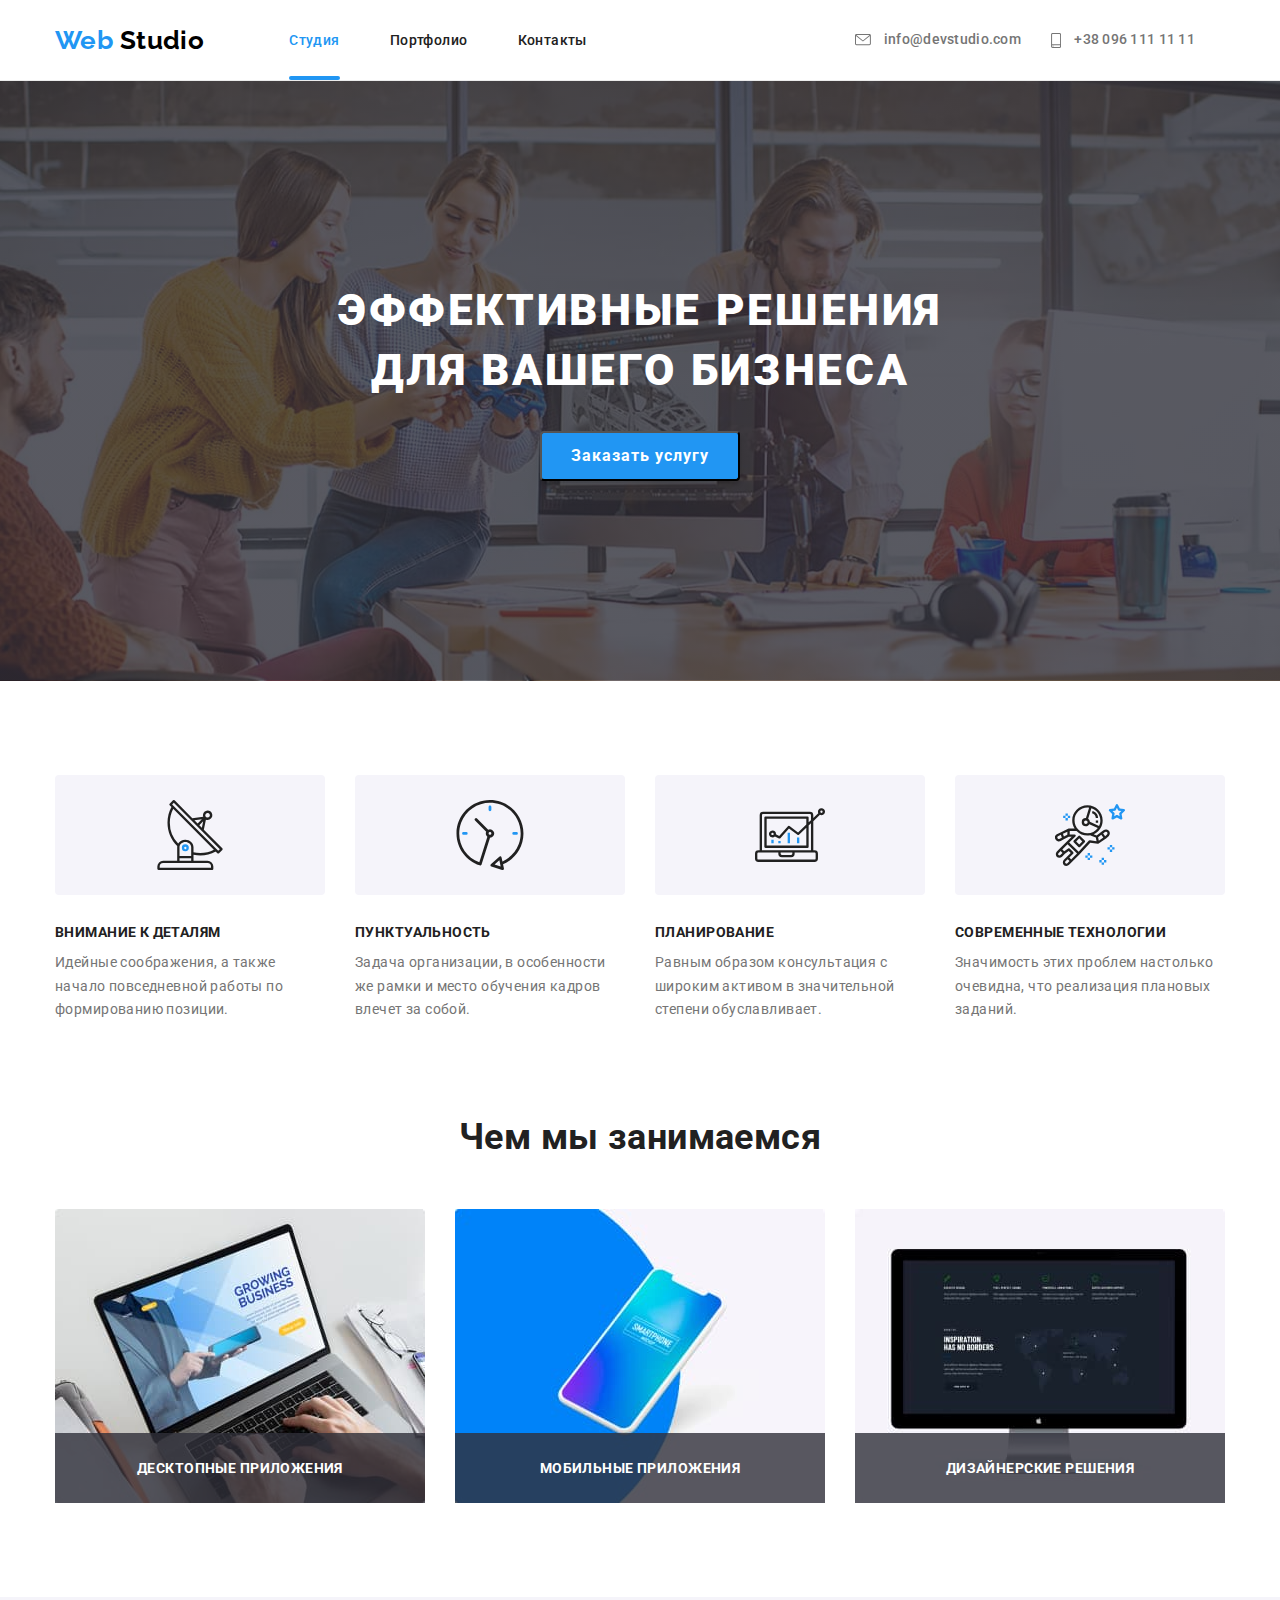
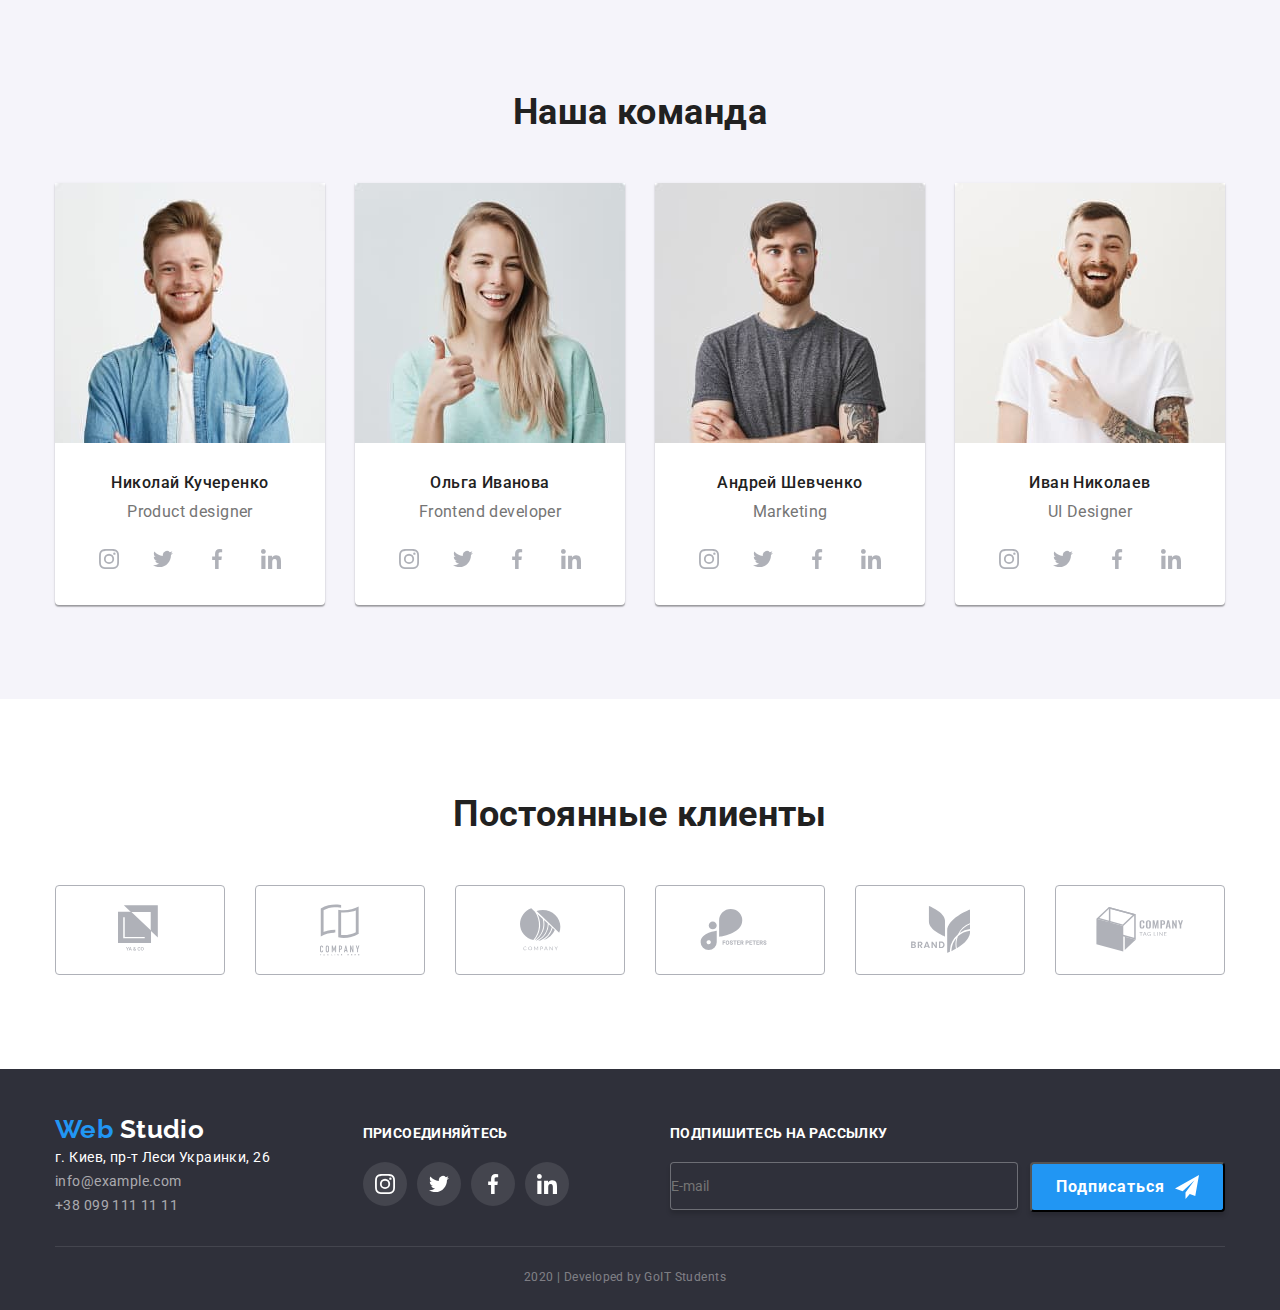
==== index.html @ a218b90e "clone" ====
<!DOCTYPE html>
<html lang="ru">
  <head>
    <meta charset="UTF-8" />
    <meta name="viewport" content="width=device-width, initial-scale=1.0" />
    <title>Web studio</title>
    <link
      rel="stylesheet"
      href="https://fonts.googleapis.com/css2?family=Raleway:wght@700&family=Roboto:wght@400;500;700;900&display=swap"
    />
    <link rel="stylesheet" href="./css/normalize.css" />
    <link rel="stylesheet" href="./css/styles.css" />
  </head>
  <body>
    <header class="site-header">
      <nav class="container site-header-content">
        <a class="logo top-icon" href="./index.html"
          >Web <span class="logo-header">Studio</span></a
        >
        <ul class="list site-nav">
          <li class="site-nav-item">
            <a href="./index.html" class="link current">Студия</a>
          </li>
          <li class="site-nav-item">
            <a href="./portfolio.html" class="link">Портфолио</a>
          </li>
          <li class="site-nav-item"><a href="" class="link">Контакты</a></li>
        </ul>
        <ul class="list contact-nav">
          <li class="site-nav-contact-item">
            <a class="link" href="mailto:info@devstudio.com">
              <svg class="icon-header" width="16" height="12">
                <use href="./img/sprite.svg#envelope"></use>
              </svg>
              info@devstudio.com</a
            >
          </li>
          <li class="site-nav-contact-item">
            <a class="link" href="tel:380961111111">
              <svg class="icon-header" width="10" height="15">
                <use href="./img/sprite.svg#phone"></use>
              </svg>
              +38 096 111 11 11</a
            >
          </li>
        </ul>
      </nav>
    </header>
    <main>
      <!--Заказ услуг-->
      <section class="header">
        <h1 class="header-title">
          Эффективные решения <br />
          для вашего бизнеса
        </h1>
        <div>
          <button class="button" type="button">Заказать услугу</button>
        </div>
      </section>
      <!--Функции-->
      <section class="section description">
        <div class="container">
          <h2 class="function">Функции</h2>
          <ul class="features">
            <li class="features-list icon-antenna">
              <div class="features-logo">
                <svg class="features-icon">
                  <use href="./img/sprite.svg#antenna"></use>
                </svg>
              </div>
              <h3 class="title">Внимание к деталям</h3>
              <p class="features-item">
                Идейные соображения, а также начало повседневной работы по
                формированию позиции.
              </p>
            </li>
            <li class="features-list icon-clock">
              <div class="features-logo">
                <svg class="features-icon">
                  <use href="./img/sprite.svg#clock"></use>
                </svg>
              </div>
              <h3 class="title">Пунктуальность</h3>
              <p class="features-item">
                Задача организации, в особенности же рамки и место обучения
                кадров влечет за собой.
              </p>
            </li>
            <li class="features-list icon-diagram">
              <div class="features-logo">
                <svg class="features-icon">
                  <use href="./img/sprite.svg#diagram"></use>
                </svg>
              </div>
              <h3 class="title">Планирование</h3>
              <p class="features-item">
                Равным образом консультация с широким активом в значительной
                степени обуславливает.
              </p>
            </li>
            <li class="features-list icon-astronaut">
              <div class="features-logo">
                <svg class="features-icon">
                  <use href="./img/sprite.svg#astronaut"></use>
                </svg>
              </div>
              <h3 class="title">Современные технологии</h3>
              <p class="features-item">
                Значимость этих проблем настолько очевидна, что реализация
                плановых заданий.
              </p>
            </li>
          </ul>
        </div>
      </section>
      <!--Чем мы занимаемся-->
      <section class="section">
        <div class="container">
          <h2 class="section-title">Чем мы занимаемся</h2>
          <ul class="our-work">
            <li class="works-list">
              <a href="">
                <div class="work-thumb">
                  <img src="./img/box1.jpg" alt="ноутбук" width="370" />
                  <h3 class="subtitle">Десктопные приложения</h3>
                </div></a
              >
            </li>
            <li class="works-list">
              <a href="">
                <div class="work-thumb">
                  <img src="./img/box2.jpg" alt="смарфон" width="370" />
                  <h3 class="subtitle">Мобильные приложения</h3>
                </div></a
              >
            </li>
            <li class="works-list">
              <a href="">
                <div class="work-thumb">
                  <img src="./img/box3.jpg" alt="монитор" width="370" />
                  <h3 class="subtitle">Дизайнерские решения</h3>
                </div>
              </a>
            </li>
          </ul>
        </div>
      </section>
      <!--Наша команда-->
      <section class="section team">
        <div class="container">
          <h2 class="section-title">Наша команда</h2>
          <ul class="our-team">
            <li class="team-member">
              <div class="team-card">
                <img src="./img/img1.jpg" alt="Николай Кучеренко" width="270" />
                <div class="team-info">
                  <h3 class="team-list">Николай Кучеренко</h3>
                  <p class="profession">Product designer</p>
                  <ul class="social-link">
                    <li class="social-list-item">
                      <a class="social-anchor" href="">
                        <svg class="icon">
                          <use href="./img/sprite.svg#instagram"></use>
                        </svg>
                      </a>
                    </li>
                    <li class="social-list-item">
                      <a class="social-anchor" href="">
                        <svg class="icon">
                          <use href="./img/sprite.svg#twitter"></use>
                        </svg>
                      </a>
                    </li>
                    <li class="social-list-item">
                      <a class="social-anchor" href="">
                        <svg class="icon">
                          <use href="./img/sprite.svg#facebook"></use>
                        </svg>
                      </a>
                    </li>
                    <li class="social-list-item">
                      <a class="social-anchor" href=""
                        ><svg class="icon">
                          <use href="./img/sprite.svg#linkedin"></use>
                        </svg>
                      </a>
                    </li>
                  </ul>
                </div>
              </div>
            </li>
            <li class="team-member">
              <div class="team-card">
                <img src="./img/img2.jpg" alt="Ольга Иванова" width="270" />
                <div class="team-info">
                  <h3 class="team-list">Ольга Иванова</h3>
                  <p class="profession">Frontend developer</p>
                  <ul class="social-link">
                    <li class="social-list-item">
                      <a class="social-anchor" href="">
                        <svg class="icon">
                          <use href="./img/sprite.svg#instagram"></use>
                        </svg>
                      </a>
                    </li>
                    <li class="social-list-item">
                      <a class="social-anchor" href="">
                        <svg class="icon">
                          <use href="./img/sprite.svg#twitter"></use>
                        </svg>
                      </a>
                    </li>
                    <li class="social-list-item">
                      <a class="social-anchor" href="">
                        <svg class="icon">
                          <use href="./img/sprite.svg#facebook"></use>
                        </svg>
                      </a>
                    </li>
                    <li class="social-list-item">
                      <a class="social-anchor" href=""
                        ><svg class="icon">
                          <use href="./img/sprite.svg#linkedin"></use>
                        </svg>
                      </a>
                    </li>
                  </ul>
                </div>
              </div>
            </li>
            <li class="team-member">
              <div class="team-card">
                <img src="./img/img3.jpg" alt="Андрей Шевченко" width="270" />
                <div class="team-info">
                  <h3 class="team-list">Андрей Шевченко</h3>
                  <p class="profession">Marketing</p>
                  <ul class="social-link">
                    <li class="social-list-item">
                      <a class="social-anchor" href="">
                        <svg class="icon">
                          <use href="./img/sprite.svg#instagram"></use>
                        </svg>
                      </a>
                    </li>
                    <li class="social-list-item">
                      <a class="social-anchor" href="">
                        <svg class="icon">
                          <use href="./img/sprite.svg#twitter"></use>
                        </svg>
                      </a>
                    </li>
                    <li class="social-list-item">
                      <a class="social-anchor" href="">
                        <svg class="icon">
                          <use href="./img/sprite.svg#facebook"></use>
                        </svg>
                      </a>
                    </li>
                    <li class="social-list-item">
                      <a class="social-anchor" href=""
                        ><svg class="icon">
                          <use href="./img/sprite.svg#linkedin"></use>
                        </svg>
                      </a>
                    </li>
                  </ul>
                </div>
              </div>
            </li>
            <li class="team-member">
              <div class="team-card">
                <img src="./img/img4.jpg" alt="Иван Николаев" />
                <div class="team-info">
                  <h3 class="team-list">Иван Николаев</h3>
                  <p class="profession">UI Designer</p>
                  <ul class="social-link">
                    <li class="social-list-item">
                      <a class="social-anchor" href="">
                        <svg class="icon">
                          <use href="./img/sprite.svg#instagram"></use>
                        </svg>
                      </a>
                    </li>
                    <li class="social-list-item">
                      <a class="social-anchor" href="">
                        <svg class="icon">
                          <use href="./img/sprite.svg#twitter"></use>
                        </svg>
                      </a>
                    </li>
                    <li class="social-list-item">
                      <a class="social-anchor" href="">
                        <svg class="icon">
                          <use href="./img/sprite.svg#facebook"></use>
                        </svg>
                      </a>
                    </li>
                    <li class="social-list-item">
                      <a class="social-anchor" href=""
                        ><svg class="icon">
                          <use href="./img/sprite.svg#linkedin"></use>
                        </svg>
                      </a>
                    </li>
                  </ul>
                </div>
              </div>
            </li>
          </ul>
        </div>
      </section>
      <!--Постоянные клиенты-->
      <section class="section our-clients">
        <div class="container">
          <h2 class="section-title">Постоянные клиенты</h2>
          <ul class="clients">
            <li class="clients-list">
              <a class="company-list" href="">
                <svg class="company-icon" width="44" height="49">
                  <use href="./img/sprite.svg#logo1"></use>
                </svg>
              </a>
            </li>
            <li class="clients-list">
              <a class="company-list" href="">
                <svg class="company-icon" width="40" height="52">
                  <use href="./img/sprite.svg#logo2"></use>
                </svg>
              </a>
            </li>
            <li class="clients-list">
              <a class="company-list" href="">
                <svg class="company-icon" width="41" height="43">
                  <use href="./img/sprite.svg#logo3"></use>
                </svg>
              </a>
            </li>
            <li class="clients-list">
              <a class="company-list" href="">
                <svg class="company-icon" width="80" height="42">
                  <use href="./img/sprite.svg#logo4"></use>
                </svg>
              </a>
            </li>
            <li class="clients-list">
              <a class="company-list" href="">
                <svg class="company-icon" width="59" height="47">
                  <use href="./img/sprite.svg#logo5"></use>
                </svg>
              </a>
            </li>
            <li class="clients-list">
              <a class="company-list" href="">
                <svg class="company-icon" width="88" height="45">
                  <use href="./img/sprite.svg#logo6"></use>
                </svg>
              </a>
            </li>
          </ul>
        </div>
      </section>
    </main>
    <footer>
      <div class="container">
        <div class="footer-container">
          <div class="address-container">
            <a class="logo" href="./index.html"
              >Web <span class="logo-footer">Studio</span></a
            >
            <address class="address-list">
              <p>г. Киев, пр-т Леси Украинки, 26</p>
              <a class="contacts" href="mailto:info@example.com"
                >info@example.com</a
              >
              <a class="contacts" href="tel:380991111111"> +38 099 111 11 11</a>
            </address>
          </div>
          <div class="subscribe">
            <p class="footer-item">присоединяйтесь</p>
            <ul class="social-link-footer">
              <li class="footer-social">
                <a class="social-anchor link-footer" href="">
                  <svg class="icon footer-icon">
                    <use href="./img/sprite.svg#instagram"></use>
                  </svg>
                </a>
              </li>
              <li class="footer-social">
                <a class="social-anchor link-footer" href="">
                  <svg class="icon footer-icon">
                    <use href="./img/sprite.svg#twitter"></use>
                  </svg>
                </a>
              </li>
              <li class="footer-social">
                <a class="social-anchor link-footer" href="">
                  <svg class="icon footer-icon">
                    <use href="./img/sprite.svg#facebook"></use>
                  </svg>
                </a>
              </li>
              <li class="footer-social">
                <a class="social-anchor link-footer" href="">
                  <svg class="icon footer-icon">
                    <use href="./img/sprite.svg#linkedin"></use>
                  </svg>
                </a>
              </li>
            </ul>
          </div>
          <div class="subscribe-form">
            <p class="footer-item">Подпишитесь на рассылку</p>
            <form>
              <input
                type="text"
                placeholder="E-mail"
                name="Email"
                id="Email-input"
              />
              <button class="button sub-btn" type="button">
                Подписаться
                <svg class="sub-icon">
                  <use href="./img/sprite.svg#telegram"></use>
                </svg>
              </button>
            </form>
          </div>
        </div>
        <div class="copyright-info">
          <div class="copyright">2020 | Developed by GoIT Students</div>
        </div>
      </div>
    </footer>
  </body>
</html>
---- css/styles.css ----
:root {
  --primary-text-color: #212121;
  --accent-color: #2196f3;
  --effect-color: #ffffff;
  --title-text-color: #757575;
  --timing-function: cubic-bezier(0.4, 0, 0.2, 1);
}
html {
  box-sizing: border-box;
}
* {
  margin: 0;
  padding: 0;
}
*,
*::before,
*::after {
  box-sizing: inherit;
}
body {
  font-family: Roboto, sans-serif;
  font-style: normal;
  font-weight: 400;
  font-size: 14px;
  line-height: 1.71;
  letter-spacing: 0.03em;
  color: var(--primary-text-color);
  /* background-color: #e5e5e5; */
}
a {
  text-decoration: none;
}
ul {
  list-style: none;
}
.container {
  padding-left: 15px;
  padding-right: 15px;
  margin-left: auto;
  margin-right: auto;
  width: 1200px;
}
/* logo */
.logo {
  font-family: Raleway, sans-serif;
  font-weight: 700;
  font-size: 26px;
  line-height: 1.19;
  color: var(--accent-color);
  align-items: center;
}
.logo-header {
  color: #000000;
}
.logo-footer {
  color: var(--effect-color);
}

/* header + navigation */
header {
  background-color: var(--effect-color);
  border-bottom: 1px solid #ececec;
}
.site-nav .link {
  color: var(--primary-text-color);
  font-weight: 500;
  transition: color 250ms var(--timing-function);
}
.site-nav .link.current {
  color: var(--accent-color);
}
.site-nav .link:hover,
.site-nav .link:focus {
  color: var(--accent-color);
}
.contact-nav .link {
  font-family: Roboto, sans-serif;
  font-style: normal;
  font-weight: 500;
  font-size: 14px;
  line-height: 1.14;
  letter-spacing: 0.02em;
  color: var(--title-text-color);
  fill: var(--title-text-color);
  transition: all 250ms var(--timing-function);
}
.contact-nav .link:hover,
.contact-nav .link:focus {
  color: var(--accent-color);
  fill: var(--accent-color);
}
/*  main header */

.header-title {
  font-family: Roboto, sans-serif;
  font-weight: 900;
  font-size: 44px;
  line-height: 1.36;
  text-align: center;
  letter-spacing: 0.06em;
  text-transform: uppercase;
  color: var(--effect-color);
}
.header {
  max-width: 1600px;
  /* height: 600px; что-то одно,или вертикальные паддинги или высота*/
  margin-left: auto;
  margin-right: auto;
  background-image: linear-gradient(
      to right,
      rgba(47, 48, 58, 0.8),
      rgba(47, 48, 58, 0.8)
    ),
    url(../img/Header.jpg);
  background-repeat: no-repeat;
  background-position: center;
  background-size: cover;
  background-color: #000000;
  color: var(--effect-color);
  padding-top: 200px;
  padding-bottom: 200px;
  align-items: center;
}
.button {
  font-family: Roboto, sans-serif;
  font-style: normal;
  font-weight: 700;
  font-size: 16px;
  line-height: 1.87;
  text-align: center;
  letter-spacing: 0.06em;
  background: var(--accent-color);
  color: var(--effect-color);
  box-shadow: 0px 4px 4px rgba(0, 0, 0, 0.15);
  border-radius: 4px;
  height: 50px;
  width: 200px;
  margin-left: auto;
  margin-right: auto;
  align-items: center;
}
.header .button {
  display: block;
}
.icon-header {
  margin-right: 10px;
  vertical-align: middle;
}
/* main section */
.header h1 {
  margin-top: 0;
  margin-bottom: 30px;
}
.description {
  padding-top: 94px;
}
.section-title {
  margin-top: 0;
  margin-bottom: 50px;
}
.section .title {
  margin-top: 30px;
  margin-bottom: 10px;
}

.site-nav,
.contact-nav,
.site-header-content {
  display: flex;
}
.site-header-content {
  align-items: center;
}
.site-nav-item:not(:first-child) {
  margin-left: 50px;
}
.site-nav-item {
  line-height: 80px;
}
.current {
  position: relative;
  display: block;
}
.current::after {
  content: "";
  position: absolute;
  left: 0;
  bottom: 0;
  display: block;
  width: 100%;
  height: 4px;
  border-radius: 2px;
  background-color: var(--accent-color);
}
.site-nav-contact-item {
  margin-right: 30px;
  transition: color 250ms var(--timing-function);
}
.top-icon {
  margin-right: 85px;
}
.list {
  list-style: none;
  margin: 0;
  padding: 0;
}
.contact-nav {
  margin-left: auto;
}
.section {
  padding-bottom: 94px;
}
.features,
.our-work,
.our-team,
.clients {
  display: flex;
}
.features-list:not(:first-child) {
  margin-left: 30px;
}
.features-list {
  width: 270px;
}
/* .features-list::before {
  content: "";
  height: 120px;
  display: block;
  background-size: 70px 70px;
  background-repeat: no-repeat;
  background-position: center;
  background-color: #f5f4fa;
  border-radius: 4px;
}
.icon-antenna::before {
  background-image: url(../img/antenna.svg);
}
.icon-clock::before {
  background-image: url(../img/clock.svg);
}
.icon-diagram::before {
  background-image: url(../img/diagram.svg);
}
.icon-astronaut::before {
  background-image: url(../img/astronaut.svg);
} */
.features-logo {
  display: flex;
  justify-content: center;
  align-items: center;
  background-color: #f5f4fa;
  height: 120px;
  border-radius: 4px;
}
.features-icon {
  width: 70px;
  height: 70px;
}
.works-list:not(:first-child) {
  margin-left: 30px;
}
.works-list {
  width: 370px;
}
.work-thumb {
  position: relative;
}
.our-team {
  text-align: center;
}
.team-member:not(:first-child) {
  margin-left: 30px;
}
.team-member {
  width: 270px;
}
.team-info {
  padding: 30px 32px 24px;
}
.clients-list:not(:first-child) {
  margin-left: 30px;
}
.company-list {
  width: 170px;
  height: 90px;
  border: 1px solid #afb1b8;
  box-sizing: border-box;
  border-radius: 4px;
  display: flex;
  justify-content: center;
  align-items: center;
}
.section-title {
  font-weight: 700;
  font-size: 36px;
  line-height: 1.17;
  text-align: center;
}
.icon {
  width: 20px;
  height: 20px;
}
.social-anchor {
  display: flex;
  align-items: center;
  justify-content: center;
  width: 44px;
  height: 44px;
  border-radius: 50%;
  fill: var(--effect-color);
}
.link-footer:hover,
.link-footer:focus {
  background-color: var(--accent-color);
}
.link-footer {
  background: rgba(255, 255, 255, 0.1);
  border-radius: 50%;
  transition: background-color 250ms var(--timing-function);
}
.social-list-item:not(:first-child) {
  margin-left: 10px;
}

.function {
  visibility: hidden;
  line-height: 0;
}
.features .title {
  font-weight: 700;
  font-size: 14px;
  line-height: 1.14;
  text-transform: uppercase;
}
.features-item {
  line-height: 1.71;
  color: var(--title-text-color);
}
.subtitle {
  font-weight: 700;
  font-size: 14px;
  line-height: 70px;
  text-transform: uppercase;
  background: rgba(47, 48, 58, 0.8);
  color: var(--effect-color);
  text-align: center;
  position: absolute;
  bottom: 0;
  right: 0;
  width: 100%;
}
.team-list {
  font-weight: 500;
  font-size: 16px;
  line-height: 1.19;
}
.team {
  background: #f5f4fa;
}
.team,
.our-clients {
  padding-top: 94px;
}
.profession {
  font-size: 16px;
  line-height: 1.19;
  color: var(--title-text-color);
  margin-bottom: 16px;
  margin-top: 10px;
}
.team-card {
  background-color: #ffffff;
  border-radius: 0px 0px 4px 4px;
  box-shadow: 0px 2px 1px rgba(0, 0, 0, 0.2), 0px 1px 1px rgba(0, 0, 0, 0.14),
    0px 1px 3px rgba(0, 0, 0, 0.12);
}
.social-link a:hover,
.social-link a:focus {
  background-color: var(--accent-color);
  fill: var(--effect-color);
  border-radius: 50%;
}
.social-link a {
  transition: all 250ms var(--timing-function);
  border-radius: 50%;
  fill: #afb1b8;
}
.clients a:hover,
.clients a:focus {
  border: 1px solid var(--accent-color);
  fill: var(--accent-color);
}
.clients a {
  fill: #afb1b8;
  transition: all 250ms var(--timing-function);
}
/* footer */
footer {
  background: #2f303a;
  color: var(--effect-color);
}
.copyright {
  font-size: 12px;
  line-height: 2;
  text-align: center;
  color: rgba(255, 255, 255, 0.4);
  width: 310px;
}
.copyright-info {
  display: flex;
  padding: 18px 415px 21px;
  align-items: center;
  border-top: 1px solid rgba(255, 255, 255, 0.1);
}
.footer-item {
  font-weight: 700;
  line-height: 1.14;
  text-transform: uppercase;
  margin-bottom: 20px;
  display: flex;
}
.contacts {
  color: rgba(255, 255, 255, 0.6);
  transition: color 250ms var(--timing-function);
}
.contacts:hover,
.contacts:focus {
  color: var(--accent-color);
}
address {
  font-style: normal;
}
.footer-container,
.social-link,
.social-link-footer {
  display: flex;
}
.footer-container {
  padding-top: 45px;
  padding-bottom: 28px;
  align-items: baseline;
  justify-content: space-between;
}
.address-container {
  width: calc((100% - 60px) / 4);
}
.address-list {
  flex-direction: column;
  display: flex;
}
.subscribe-form {
  width: calc((100% - 60px) / 2);
}
.subscribe {
  width: calc((100% - 60px) / 4);
}

.footer-social:not(:first-child) {
  margin-left: 10px;
}

/* portfolio */
/* buttons */
.btn {
  background: #f5f4fa;
  border-radius: 4px;
  font-family: Roboto;
  font-style: normal;
  font-weight: 500;
  font-size: 16px;
  line-height: 1.62;
  text-align: center;
  letter-spacing: 0.03em;
  color: var(--primary-text-color);
  height: 38px;
  padding: 6px 22px;
  border: 0px;
  transition: all 250ms var(--timing-function);
}
.btn:hover,
.btn:focus {
  background: var(--accent-color);
  color: var(--effect-color);
  box-shadow: 0px 2px 2px rgba(0, 0, 0, 0.12), 0px 1px 2px rgba(0, 0, 0, 0.08),
    0px 3px 1px rgba(0, 0, 0, 0.1);
}
/* projects */
.projects-title {
  visibility: hidden;
  line-height: 0;
  margin: 0;
}
.project-item {
  font-size: 18px;
  line-height: 2;
  letter-spacing: 0.06em;
  color: var(--primary-text-color);
}
.project-type {
  font-size: 16px;
  line-height: 1.87;
  color: var(--title-text-color);
}
.projects-scroll {
  display: flex;
  flex-wrap: wrap;
  padding-left: 0;
  margin: 0;
}
.project-list {
  width: calc((100% - 30px * 2) / 3);
  margin-right: 30px;
  border: 1px solid #eeeeee;
  transition: box-shadow 250ms var(--timing-function);
}
.project-list:hover,
.project-list:focus {
  box-shadow: 1px 4px 6px rgba(0, 0, 0, 0.16), 0px 4px 4px rgba(0, 0, 0, 0.06),
    0px 1px 1px rgba(0, 0, 0, 0.12);
}
.project-list:hover .overlay,
.project-list:focus .overlay {
  opacity: 1;
  background: rgba(33, 150, 243, 0.9);
  color: #ffffff;
  height: 100%;
  width: 100%;
  transform: translateY(0);
}
.picture {
  position: relative;
  overflow: hidden;
}
.project-text {
  padding: 63px 24px;
  font-size: 18px;
  line-height: 1.56;
  letter-spacing: 0.03em;
}
.overlay {
  position: absolute;
  opacity: 0;
  top: 0;
  left: 0;
  width: 100%;
  height: 100%;
  transform: translateY(100%);
  transition: transform 250ms var(--timing-function),
    opacity 250ms cubic-bezier(0.4, 0, 0.2, 1);
  background: rgba(33, 150, 243, 0.9);
  color: #ffffff;
}

.project-list:nth-child(3n) {
  margin-right: 0;
}
.project-list:nth-child(n + 4) {
  margin-top: 30px;
}
.projects {
  padding-top: 94px;
  padding-bottom: 94px;
}
.project-discription {
  padding: 20px 24px;
}
.button-list {
  display: flex;
  align-items: center;
  margin-bottom: 50px;
  justify-content: center;
}
.btn:not(:first-child) {
  margin-left: 8px;
}
img {
  display: block;
  max-width: 100%;
  height: auto;
}
.icon {
  width: 20px;
  height: 20px;
}
.social-list-item:not(:first-child) {
  margin-left: 10px;
}
.sub-icon {
  width: 24px;
  height: 24px;
  margin-left: 10px;
}
.sub-btn {
  margin-left: 12px;
  display: flex;
  justify-content: center;
  align-items: center;
}
input[type="text"] {
  width: 358px;
  height: 48px;
  border: 1px solid rgba(255, 255, 255, 0.3);
  box-shadow: 0px 4px 4px rgba(0, 0, 0, 0.15);
  border-radius: 4px;
  background: #2f303a;
}
form {
  display: flex;
}
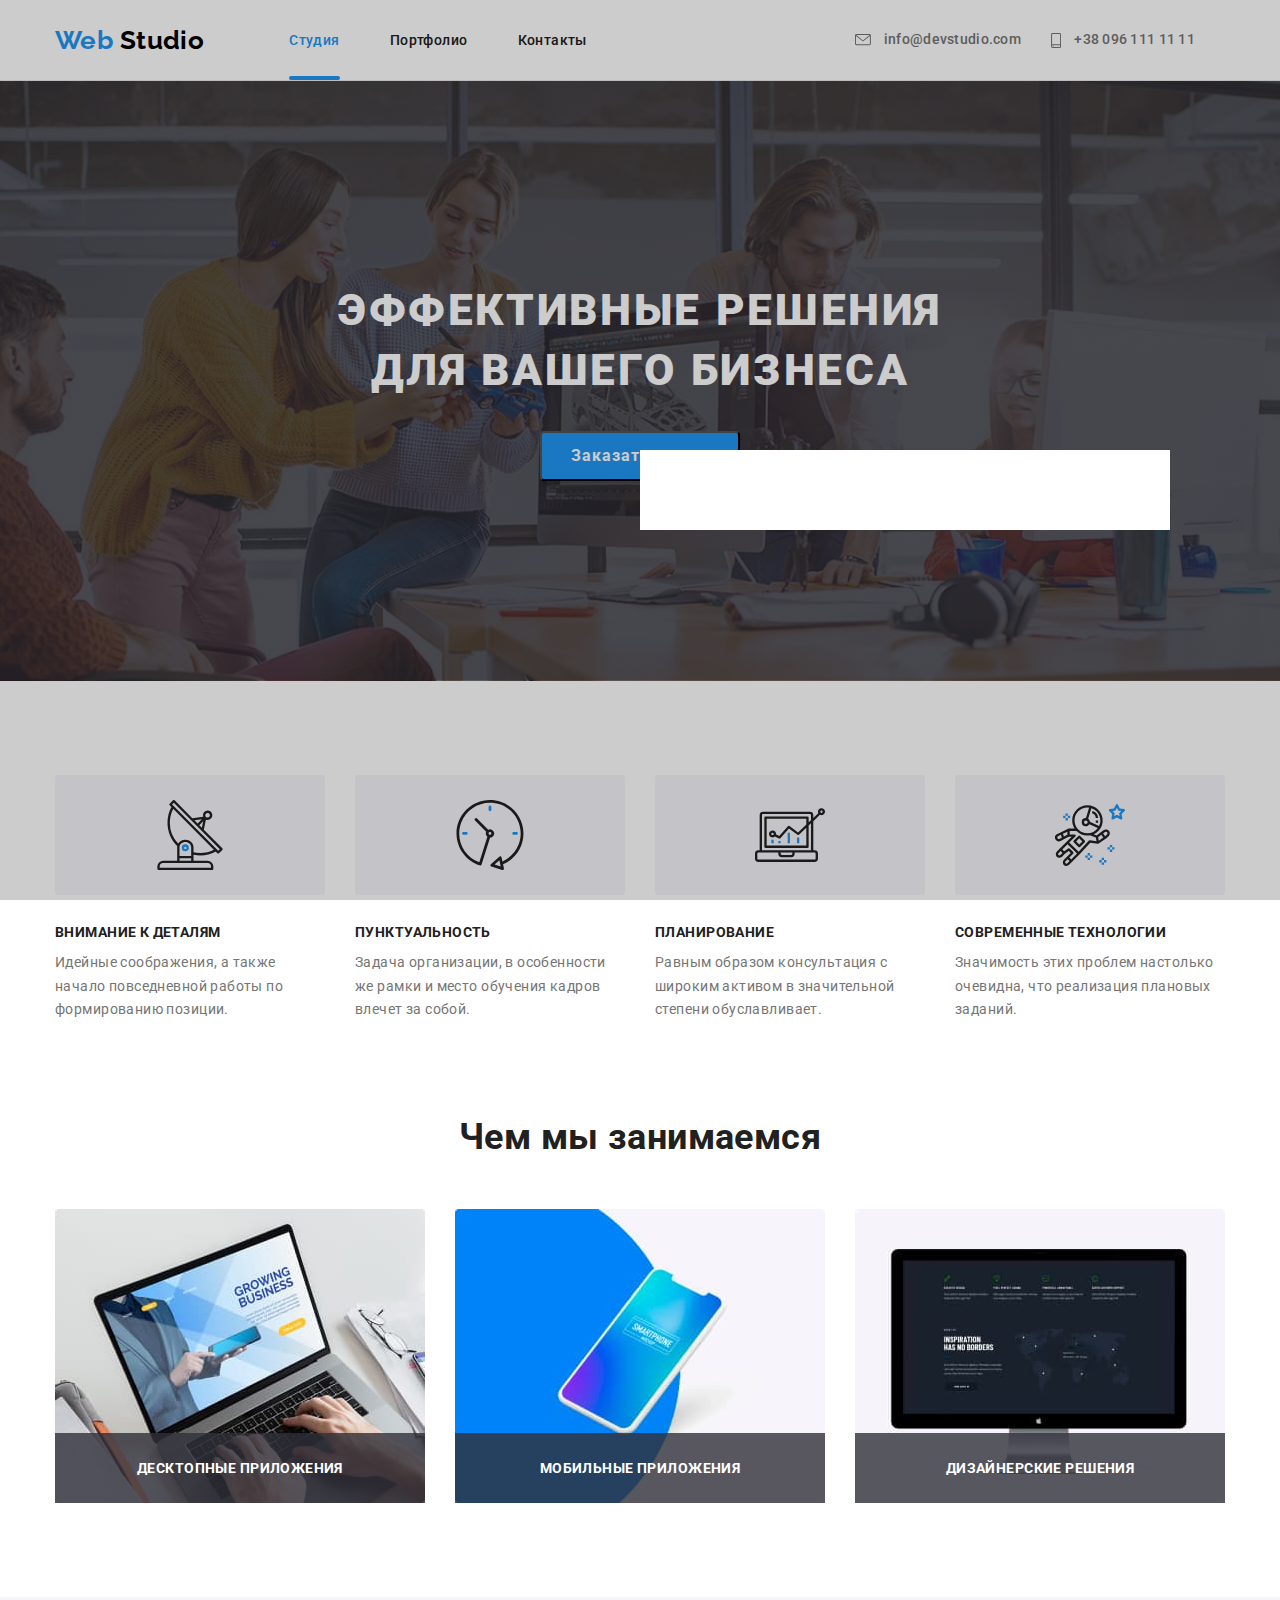
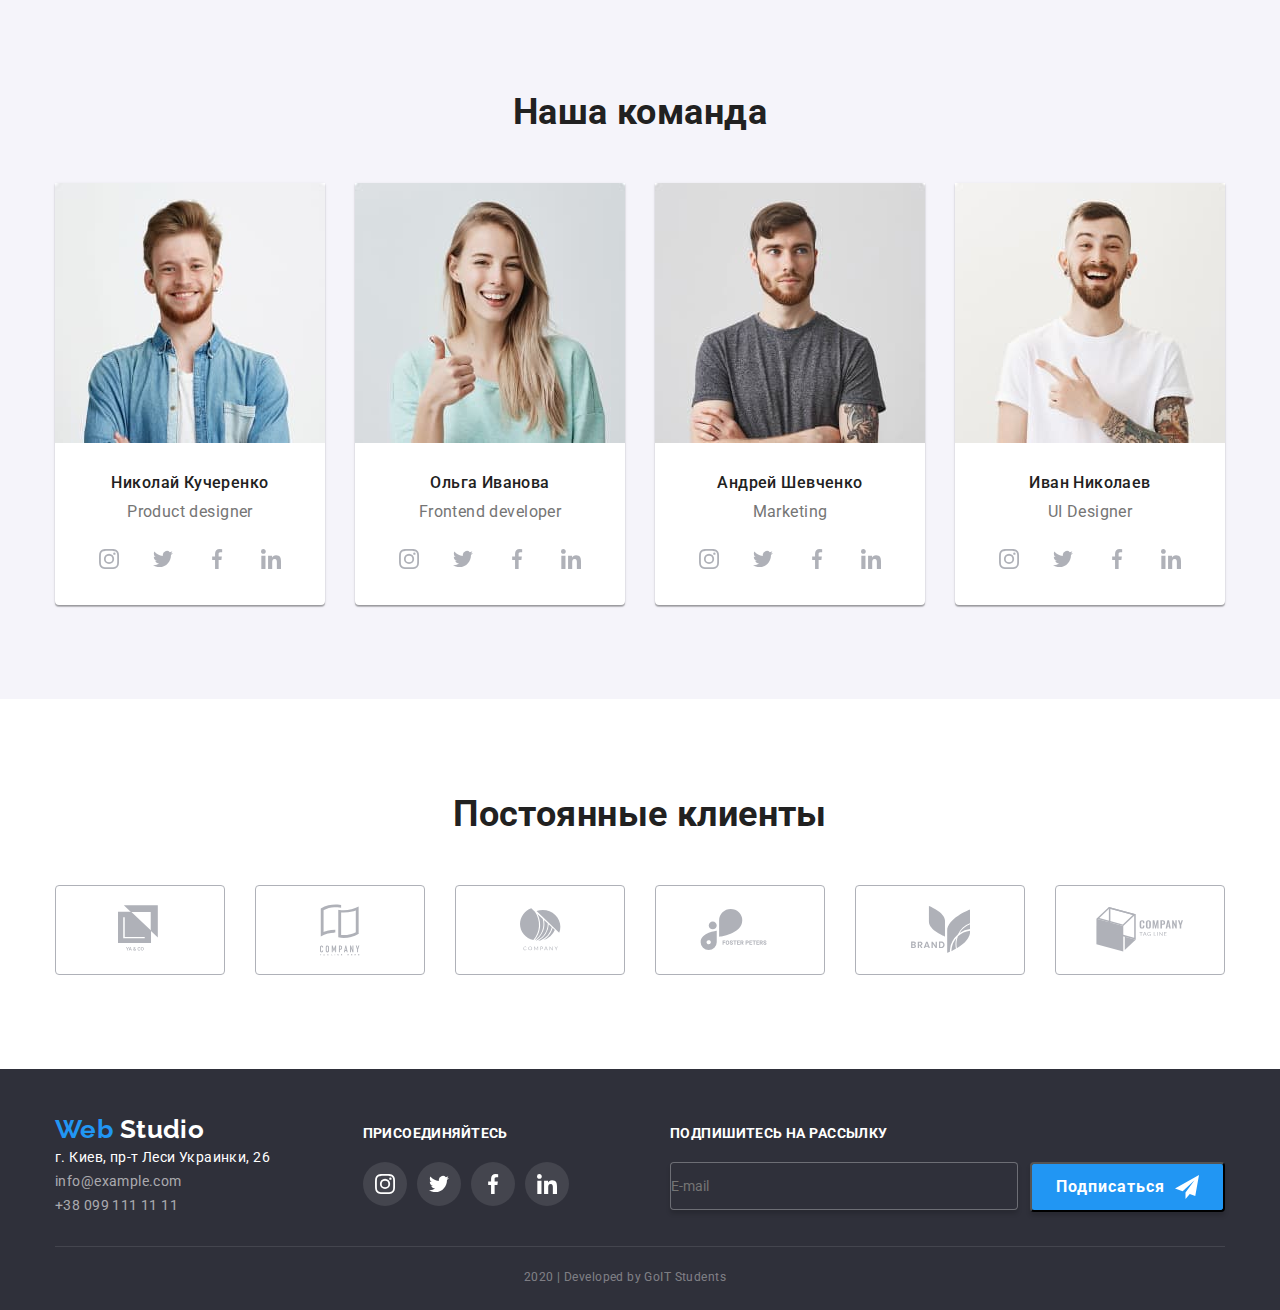
==== commit 5ae59a34: "modal" ====
--- a/index.html
+++ b/index.html
@@ -431,5 +431,8 @@
         </div>
       </div>
     </footer>
+    <div class="backdrop is-hidden">
+      <div class="modal"></div>
+    </div>
   </body>
 </html>
--- a/css/styles.css
+++ b/css/styles.css
@@ -607,3 +607,21 @@
 form {
   display: flex;
 }
+.backdrop {
+  position: fixed;
+  top: 0;
+  left: 0;
+  width: 100%;
+  height: 100%;
+  background-color: rgba(0, 0, 0, 0.2);
+}
+.modal {
+  position: absolute;
+  top: 50%;
+  left: 50%;
+  transform: translate(-50%;-50%);
+  width: 530px;
+  heigth: 580px;
+  padding: 40px;
+  background-color: #ffffff;
+}
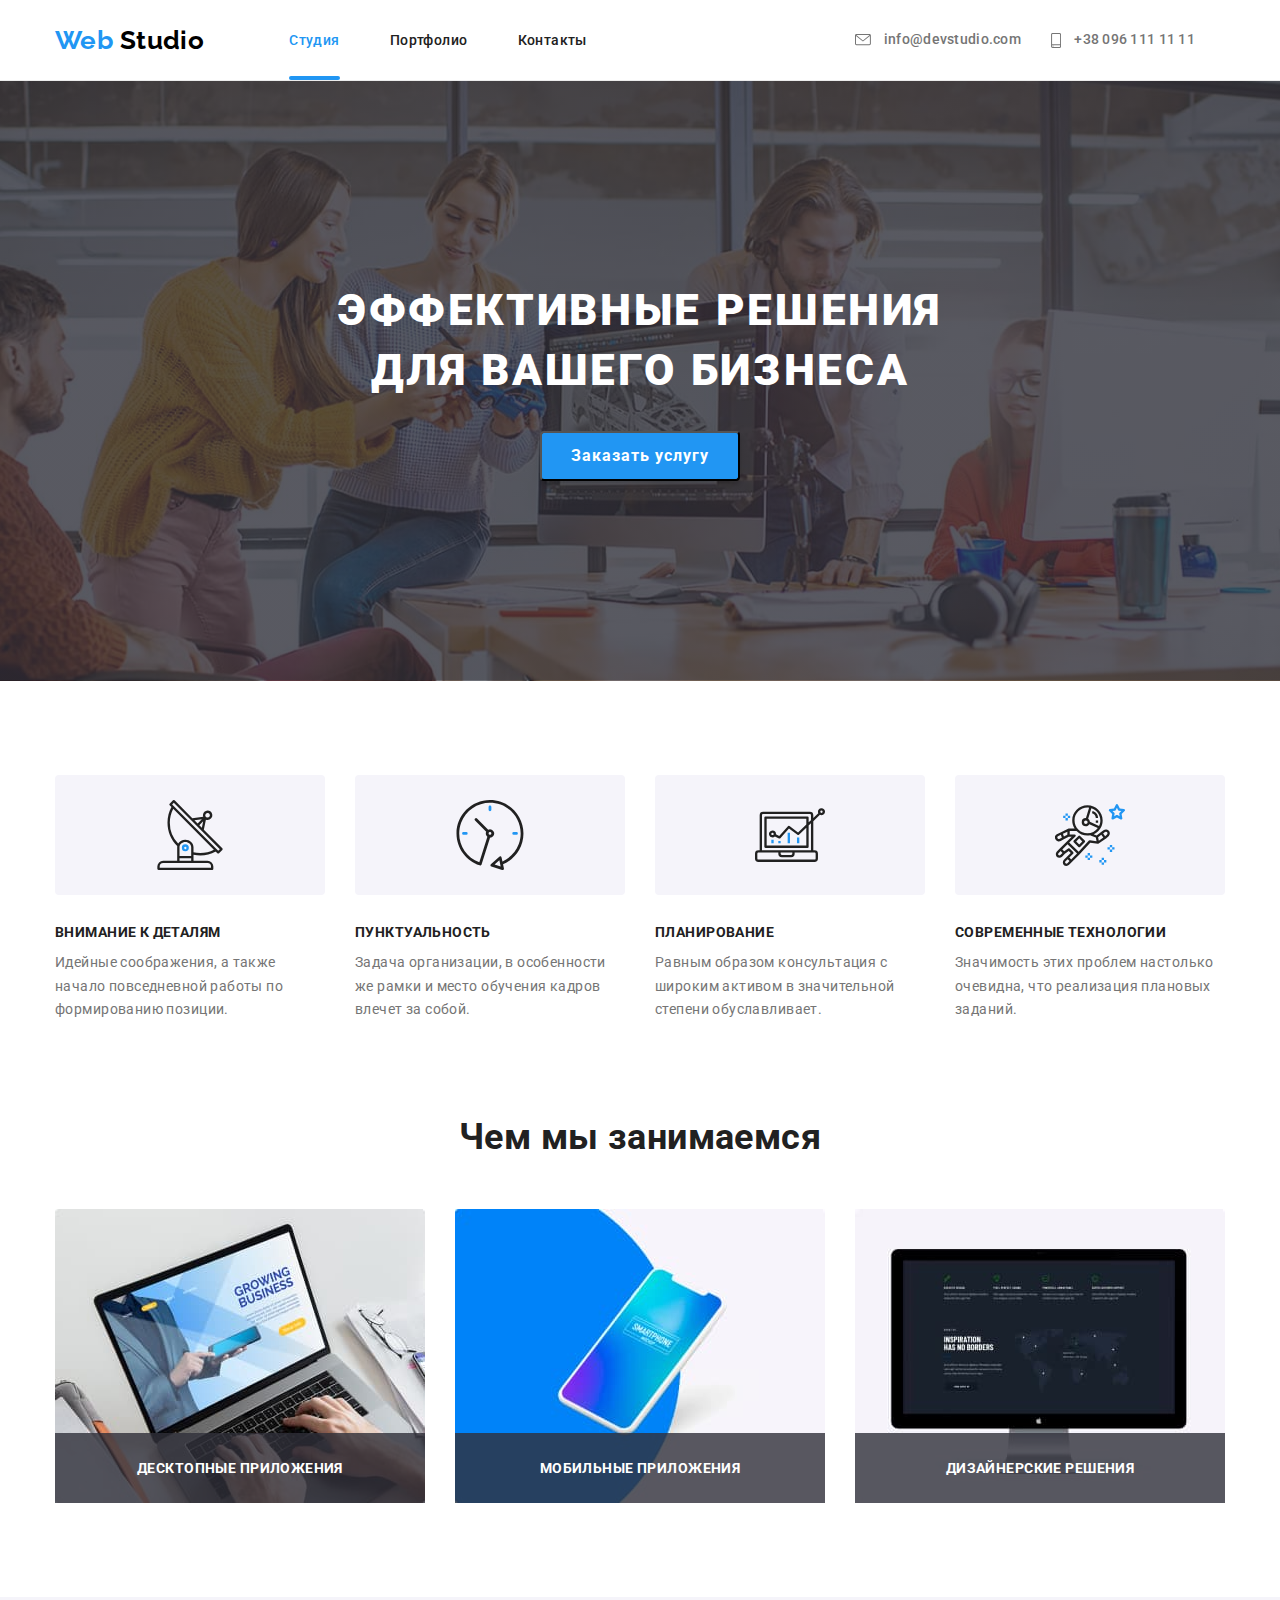
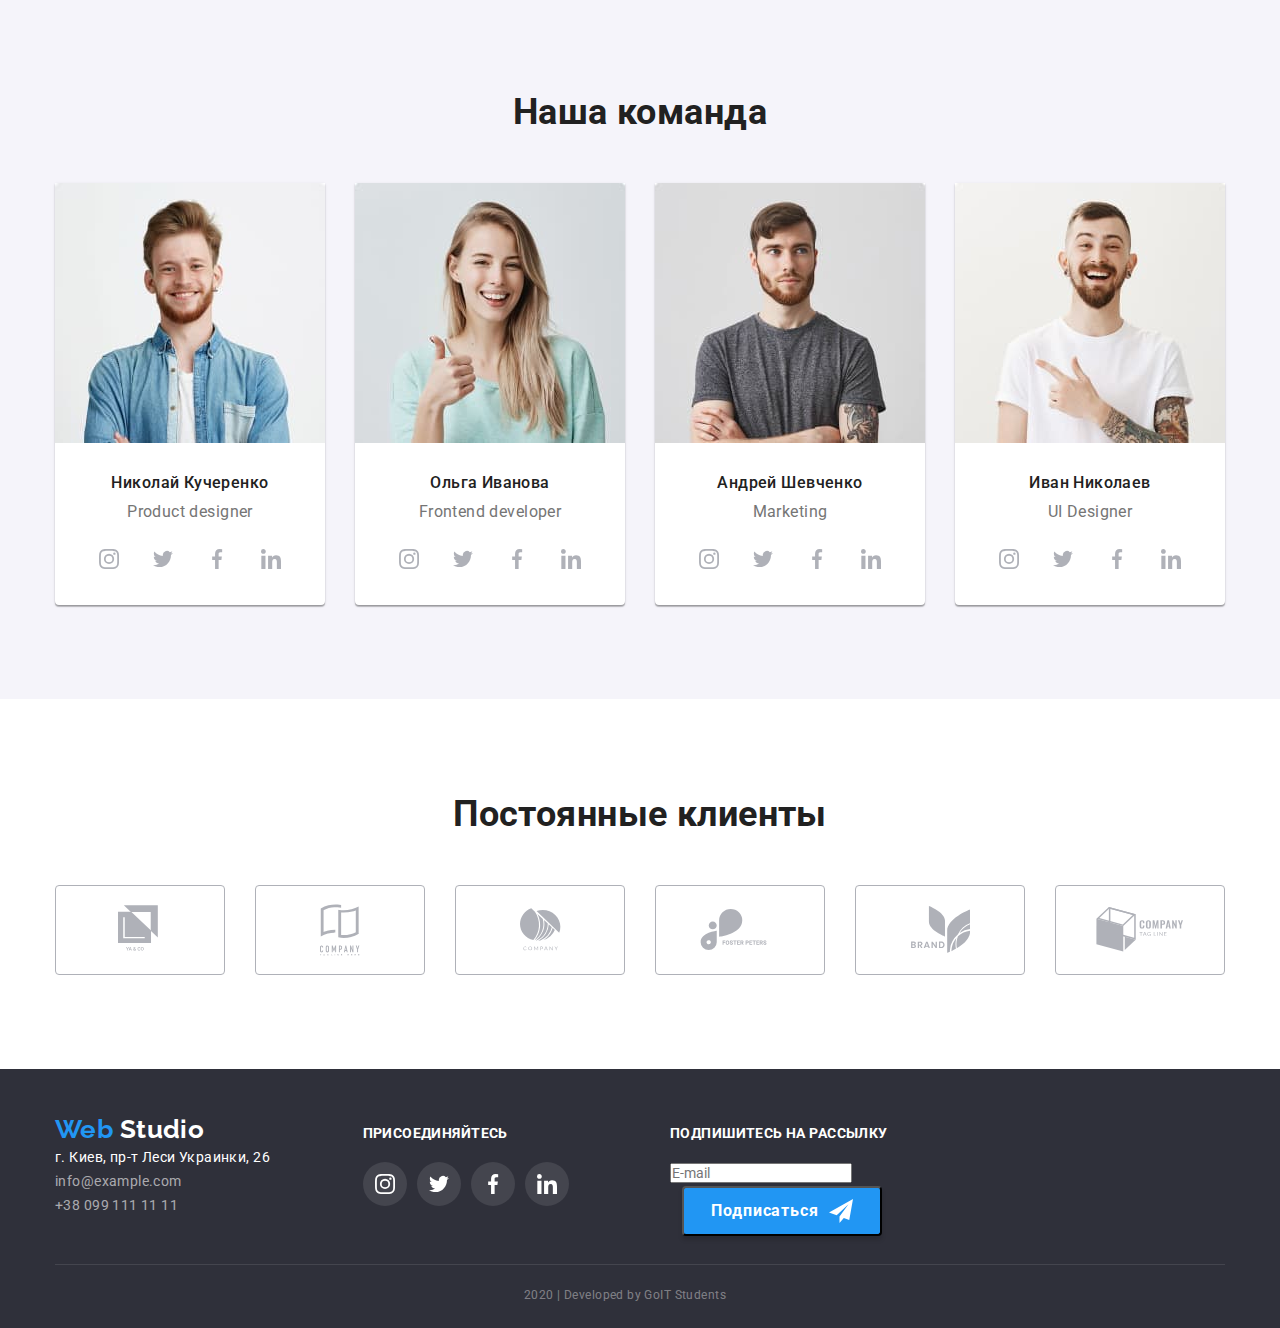
==== commit fe27c6e2: "form" ====
--- a/index.html
+++ b/index.html
@@ -54,7 +54,9 @@
           для вашего бизнеса
         </h1>
         <div>
-          <button class="button" type="button">Заказать услугу</button>
+          <button data-modal-open class="button" type="button">
+            Заказать услугу
+          </button>
         </div>
       </section>
       <!--Функции-->
@@ -431,8 +433,40 @@
         </div>
       </div>
     </footer>
-    <div class="backdrop is-hidden">
-      <div class="modal"></div>
+    <div class="backdrop is-hidden" data-modal>
+      <div class="modal">
+        <form class="form">
+          <p class="modal-title">
+            <b>Оставьте свои данные, мы вам перезвоним</b>
+          </p>
+          <div class="form-field">
+            <label for="name">Имя</label>
+            <input type="text" name="name" id="name" />
+          </div>
+          <div class="form-field">
+            <label for="tel">Телефон</label>
+            <input type="tel" name="tel" id="tel" />
+          </div>
+          <div class="form-field">
+            <label for="mail">Почта</label>
+            <input type="email" name="mail" id="mail" />
+          </div>
+          <div class="comment">
+            <label for="comment">Комментарий</label>
+            <textarea name="comment" id="comment" rows="10"></textarea>
+          </div>
+          <div class="agreement">
+            <input type="checkbox" name="policy" id="policy" />
+            <label for="policy"
+              >Соглашаюсь с рассылкой и принимаю
+              <a href="">Условия договора</a></label
+            >
+          </div>
+          <button type="submit">Отправить</button>
+        </form>
+        <button data-modal-close>Закрыть</button>
+      </div>
     </div>
+    <script src="./js/modal.js"></script>
   </body>
 </html>
--- a/css/styles.css
+++ b/css/styles.css
@@ -596,17 +596,17 @@
   justify-content: center;
   align-items: center;
 }
-input[type="text"] {
+/* input[type="text"] {
   width: 358px;
   height: 48px;
   border: 1px solid rgba(255, 255, 255, 0.3);
   box-shadow: 0px 4px 4px rgba(0, 0, 0, 0.15);
   border-radius: 4px;
   background: #2f303a;
-}
-form {
-  display: flex;
-}
+} */
+/* form {
+  display: flex;
+} */
 .backdrop {
   position: fixed;
   top: 0;
@@ -619,9 +619,67 @@
   position: absolute;
   top: 50%;
   left: 50%;
-  transform: translate(-50%;-50%);
-  width: 530px;
-  heigth: 580px;
+  transform: translate(-50%, -50%);
+  min-width: 530px;
+  min-height: 580px;
   padding: 40px;
   background-color: #ffffff;
-}
+  box-shadow: 0px 2px 1px rgba(0, 0, 0, 0.2), 0px 1px 1px rgba(0, 0, 0, 0.14),
+    0px 1px 3px rgba(0, 0, 0, 0.12);
+  border-radius: 4px;
+}
+.backdrop.is-hidden {
+  opacity: 0;
+  pointer-events: none;
+}
+
+textarea {
+  resize: none;
+  border: 1px solid rgba(33, 33, 33, 0.2);
+  border-radius: 4px;
+  width: 100%;
+  margin-bottom: 20px;
+  color: #757575;
+}
+.form {
+  width: 450px;
+  margin-left: auto;
+  margin-right: auto;
+}
+.form-field {
+  margin-bottom: 28px;
+  display: flex;
+  flex-direction: column;
+}
+.form-field label {
+  line-height: 16px;
+  letter-spacing: 0.01em;
+  color: #757575;
+}
+.form-field input {
+  padding: 12px 18px 12px 8px;
+  border: 1px solid rgba(33, 33, 33, 0.2);
+  border-radius: 4px;
+}
+.modal-title {
+  margin-bottom: 30px;
+  font-weight: bold;
+  font-size: 20px;
+  line-height: 23px;
+  text-align: center;
+  letter-spacing: 0.03em;
+  color: #212121;
+}
+.agreement,
+.comment {
+  color: #757575;
+}
+.agreement a {
+  text-decoration: underline;
+}
+.agreement input[type="checkbox"] {
+  border-radius: 2px;
+  width: 16px;
+  height: 15px;
+  border: 2px solid #212121;
+}
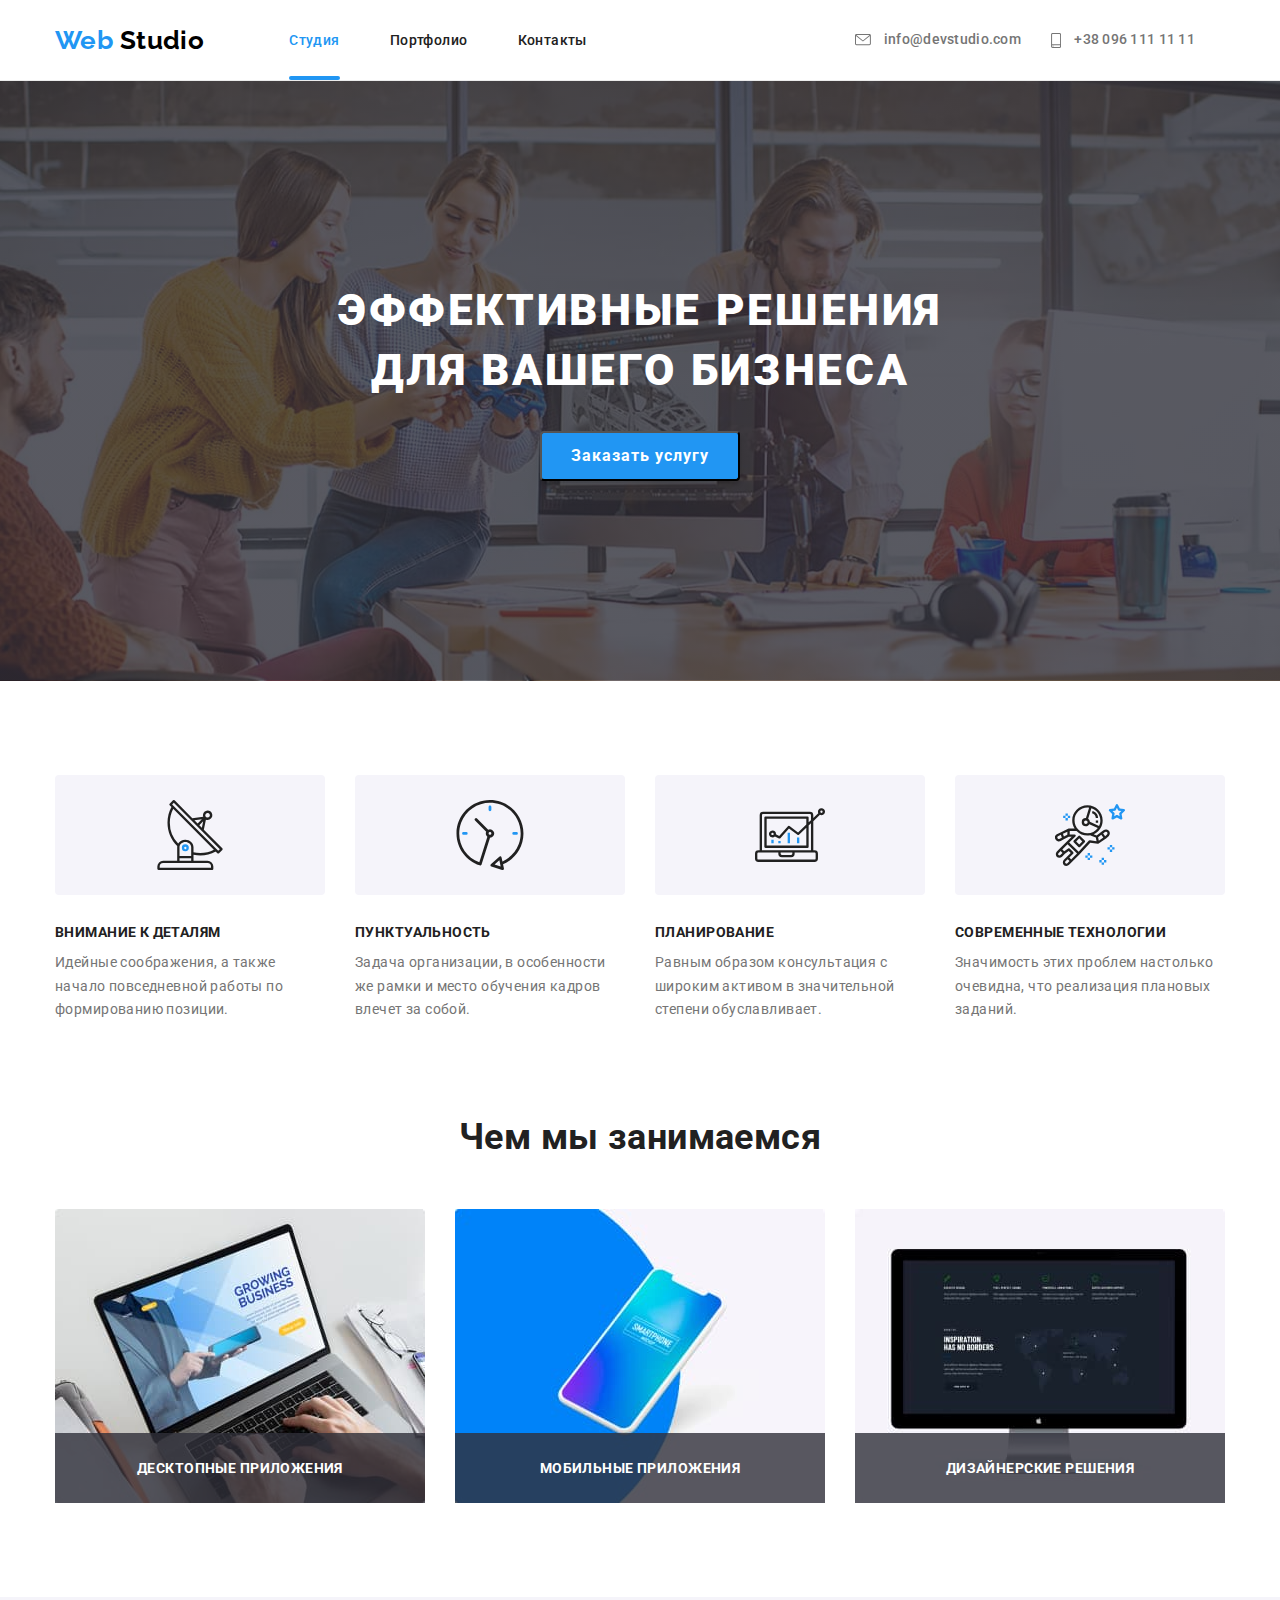
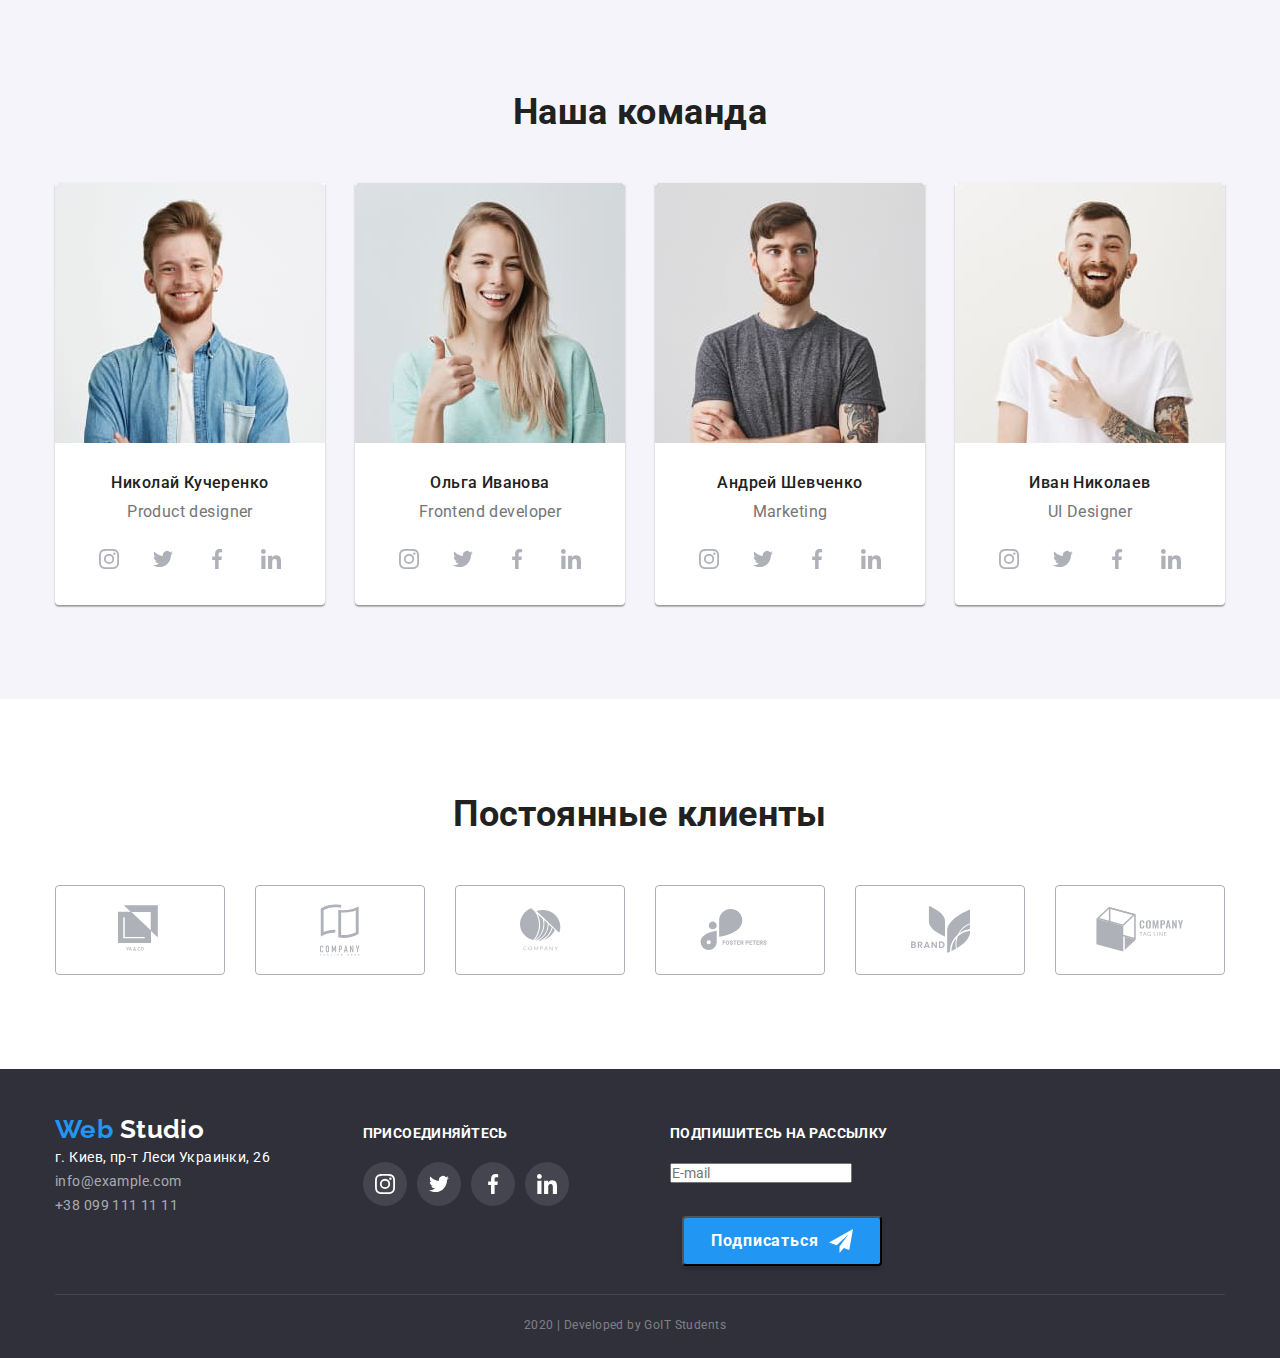
==== commit 2097dd7a: "modal window" ====
--- a/index.html
+++ b/index.html
@@ -440,20 +440,59 @@
             <b>Оставьте свои данные, мы вам перезвоним</b>
           </p>
           <div class="form-field">
-            <label for="name">Имя</label>
-            <input type="text" name="name" id="name" />
+            <input
+              type="text"
+              class="form-input"
+              name="name"
+              id="name"
+              placeholder=" "
+            />
+            <label for="name" class="form-label">Имя</label>
+            <span class="form-icon"
+              ><svg class="modal-icon">
+                <use href="./img/sprite.svg#name"></use>
+              </svg>
+            </span>
           </div>
           <div class="form-field">
-            <label for="tel">Телефон</label>
-            <input type="tel" name="tel" id="tel" />
+            <input
+              type="tel"
+              class="form-input"
+              name="tel"
+              id="tel"
+              placeholder=" "
+            />
+            <label for="tel" class="form-label">Телефон</label>
+            <span class="form-icon"
+              ><svg class="modal-icon">
+                <use href="./img/sprite.svg#tel"></use>
+              </svg>
+            </span>
           </div>
           <div class="form-field">
-            <label for="mail">Почта</label>
-            <input type="email" name="mail" id="mail" />
+            <input
+              type="email"
+              class="form-input"
+              name="mail"
+              id="mail"
+              placeholder=" "
+            />
+            <label for="mail" class="form-label">Почта</label>
+            <span class="form-icon"
+              ><svg class="modal-icon">
+                <use href="./img/sprite.svg#mail"></use>
+              </svg>
+            </span>
           </div>
           <div class="comment">
-            <label for="comment">Комментарий</label>
-            <textarea name="comment" id="comment" rows="10"></textarea>
+            <textarea
+              class="form-area"
+              name="comment"
+              id="comment"
+              rows="6"
+              placeholder=" "
+            ></textarea>
+            <label for="comment" class="form-label-area">Комментарий</label>
           </div>
           <div class="agreement">
             <input type="checkbox" name="policy" id="policy" />
@@ -462,9 +501,13 @@
               <a href="">Условия договора</a></label
             >
           </div>
-          <button type="submit">Отправить</button>
+          <button type="submit" class="button">Отправить</button>
         </form>
-        <button data-modal-close>Закрыть</button>
+        <button data-modal-close class="close-btn">
+          <svg class="close-button">
+            <use href="./img/sprite.svg#close"></use>
+          </svg>
+        </button>
       </div>
     </div>
     <script src="./js/modal.js"></script>
--- a/css/styles.css
+++ b/css/styles.css
@@ -296,10 +296,6 @@
   line-height: 1.17;
   text-align: center;
 }
-.icon {
-  width: 20px;
-  height: 20px;
-}
 .social-anchor {
   display: flex;
   align-items: center;
@@ -640,26 +636,31 @@
   width: 100%;
   margin-bottom: 20px;
   color: #757575;
+  outline: none;
+  padding: 12px 16px;
+  font-family: Roboto;
+  font-style: normal;
+  font-weight: normal;
+  font-size: 14px;
+  line-height: 16px;
+  letter-spacing: 0.01em;
 }
 .form {
   width: 450px;
   margin-left: auto;
   margin-right: auto;
+  position: relative;
 }
 .form-field {
   margin-bottom: 28px;
   display: flex;
   flex-direction: column;
+  position: relative;
 }
 .form-field label {
   line-height: 16px;
   letter-spacing: 0.01em;
   color: #757575;
-}
-.form-field input {
-  padding: 12px 18px 12px 8px;
-  border: 1px solid rgba(33, 33, 33, 0.2);
-  border-radius: 4px;
 }
 .modal-title {
   margin-bottom: 30px;
@@ -676,6 +677,7 @@
 }
 .agreement a {
   text-decoration: underline;
+  color: #2196f3;
 }
 .agreement input[type="checkbox"] {
   border-radius: 2px;
@@ -683,3 +685,86 @@
   height: 15px;
   border: 2px solid #212121;
 }
+.form-input:focus + .form-label,
+.form-input:not(:placeholder-shown) + .form-label {
+  color: #2196f3;
+  transform: translate(-25px, -40px);
+}
+.form-area:focus + .form-label-area,
+.form-area:not(:placeholder-shown) + .form-label-area {
+  color: #2196f3;
+  transform: translate(-5px, -40px);
+}
+.form-label-area {
+  position: absolute;
+  top: 280px;
+  left: 20px;
+  transform: translateY(-50%);
+  transition: transform 250ms var(--timing-function);
+}
+.form-area:focus {
+  border: 1px solid #2196f3;
+}
+.form-input {
+  padding: 12px 18px 12px 42px;
+  border: 1px solid rgba(33, 33, 33, 0.2);
+  border-radius: 4px;
+  width: 100%;
+}
+.form-label {
+  position: absolute;
+  top: 50%;
+  left: 40px;
+  transform: translateY(-50%);
+  transition: transform 250ms var(--timing-function);
+}
+.form-input:focus {
+  border: 1px solid #2196f3;
+  outline: none;
+}
+.modal-icon {
+  position: absolute;
+  top: 50%;
+  left: 16px;
+  display: inline-block;
+  width: 18px;
+  height: 18px;
+  color: black;
+  transform: translateY(-50%);
+}
+.form-input:focus ~ .form-icon {
+  fill: #2196f3;
+}
+.close-button {
+  width: 18px;
+  height: 18px;
+
+  background: #ffffff;
+  border-radius: 50%;
+}
+.close-btn {
+  width: 30px;
+  height: 30px;
+  position: absolute;
+  top: 8px;
+  right: 8px;
+  border-radius: 50%;
+  display: flex;
+  align-items: center;
+  justify-content: center;
+  background-color: var(--effect-color);
+  border: 1px solid rgba(0, 0, 0, 0.1);
+  transition: all 250ms var(--timing-function);
+}
+.close-btn:focus,
+.close-btn:hover {
+  fill: var(--accent-color);
+  border-radius: 50%;
+  outline: none;
+}
+form > .button {
+  display: flex;
+  align-items: center;
+  justify-content: center;
+  margin-top: 30px;
+}
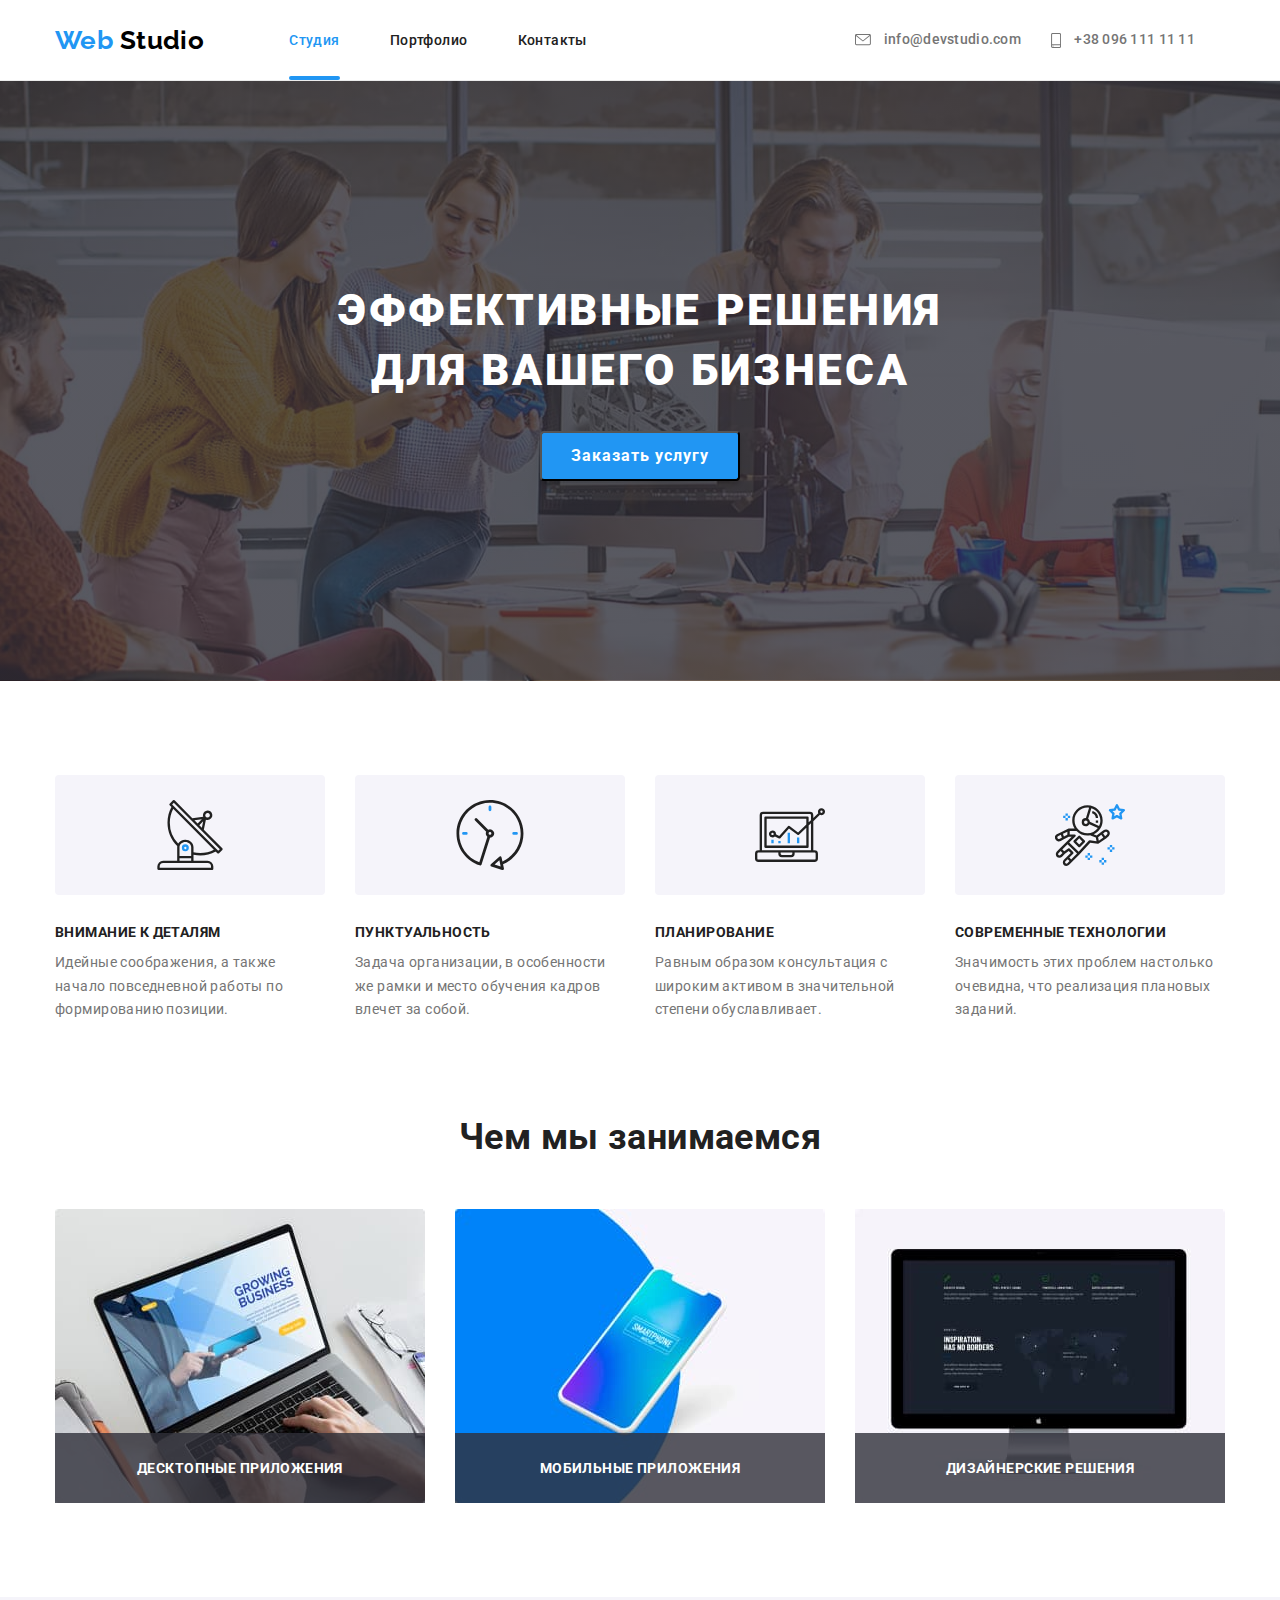
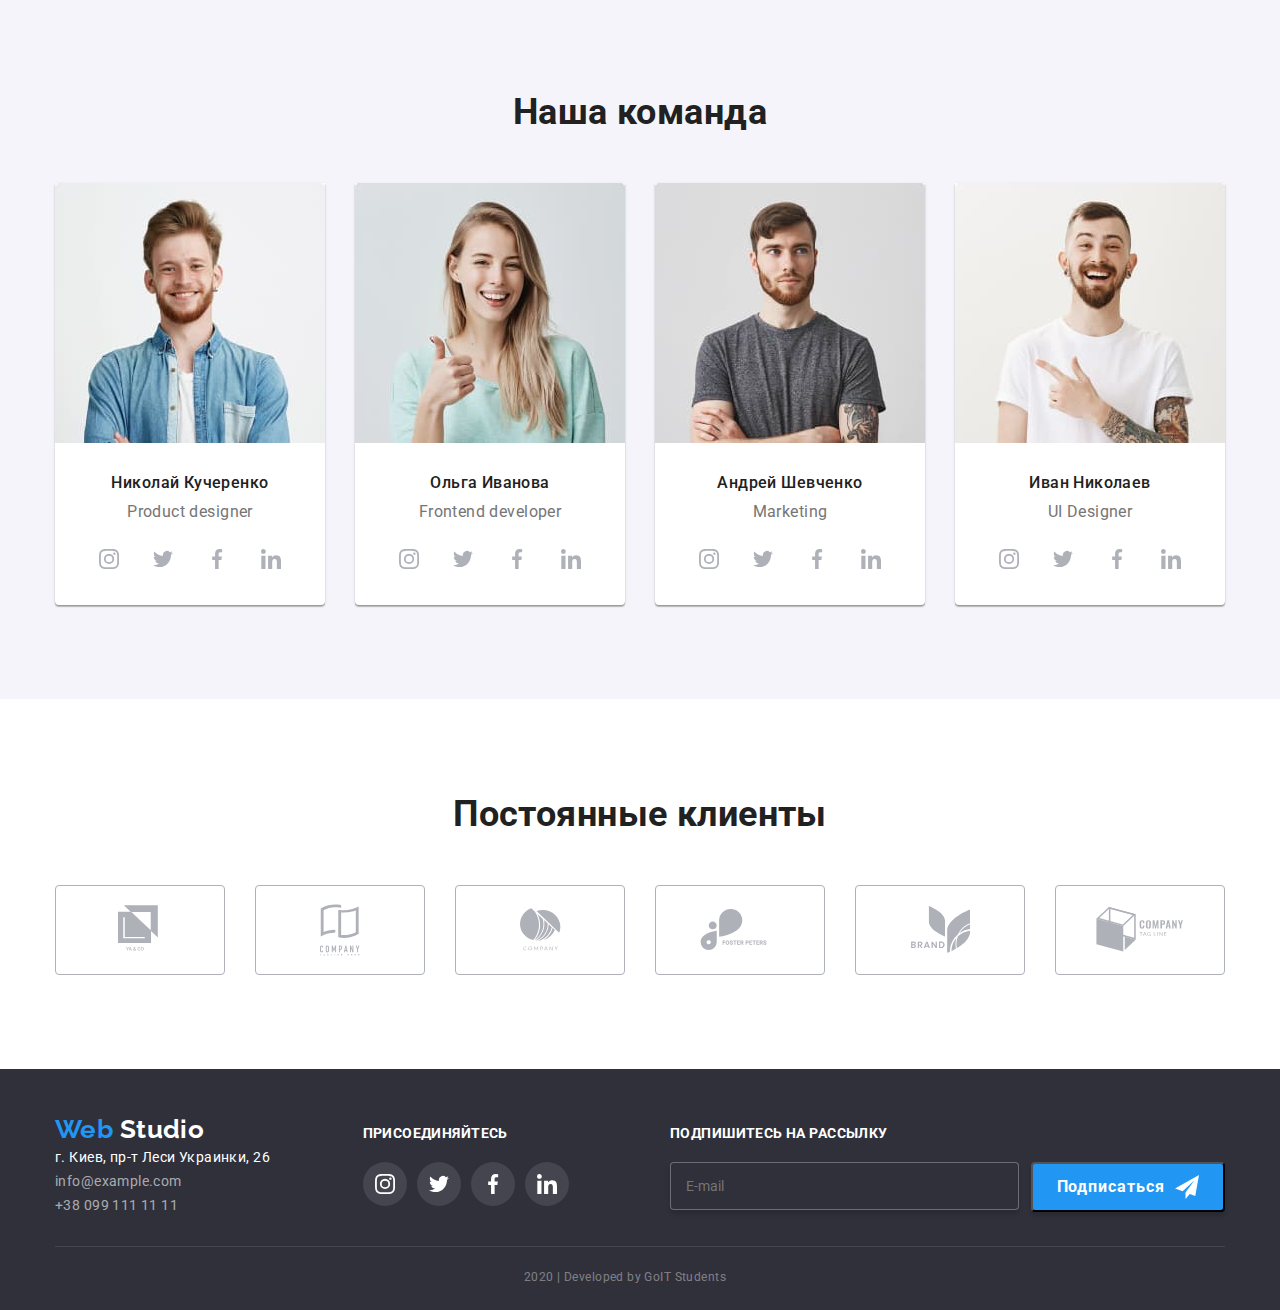
==== commit 6889464c: "form footer + modal window" ====
--- a/index.html
+++ b/index.html
@@ -412,14 +412,14 @@
           </div>
           <div class="subscribe-form">
             <p class="footer-item">Подпишитесь на рассылку</p>
-            <form>
+            <form class="footer-form">
               <input
                 type="text"
                 placeholder="E-mail"
                 name="Email"
                 id="Email-input"
               />
-              <button class="button sub-btn" type="button">
+              <button class="button sub-btn" type="submit">
                 Подписаться
                 <svg class="sub-icon">
                   <use href="./img/sprite.svg#telegram"></use>
@@ -495,13 +495,18 @@
             <label for="comment" class="form-label-area">Комментарий</label>
           </div>
           <div class="agreement">
-            <input type="checkbox" name="policy" id="policy" />
-            <label for="policy"
-              >Соглашаюсь с рассылкой и принимаю
-              <a href="">Условия договора</a></label
+            <label class="checkbox-label" for="policy"
+              ><input
+                class="checkbox"
+                type="checkbox"
+                name="policy"
+                id="policy"
+                value="policy"
+              /><span class="checkbox-icon"></span>Соглашаюсь с рассылкой и
+              принимаю <a href=""> Условия договора</a></label
             >
           </div>
-          <button type="submit" class="button">Отправить</button>
+          <button type="submit" class="button modal-button">Отправить</button>
         </form>
         <button data-modal-close class="close-btn">
           <svg class="close-button">
--- a/css/styles.css
+++ b/css/styles.css
@@ -479,6 +479,7 @@
   color: var(--effect-color);
   box-shadow: 0px 2px 2px rgba(0, 0, 0, 0.12), 0px 1px 2px rgba(0, 0, 0, 0.08),
     0px 3px 1px rgba(0, 0, 0, 0.1);
+  outline: none;
 }
 /* projects */
 .projects-title {
@@ -592,17 +593,24 @@
   justify-content: center;
   align-items: center;
 }
-/* input[type="text"] {
+.footer-form > input[type="text"] {
   width: 358px;
   height: 48px;
   border: 1px solid rgba(255, 255, 255, 0.3);
   box-shadow: 0px 4px 4px rgba(0, 0, 0, 0.15);
   border-radius: 4px;
   background: #2f303a;
-} */
-/* form {
-  display: flex;
-} */
+  outline: none;
+  padding: 15px;
+}
+.footer-form {
+  display: flex;
+}
+.subcribe-form {
+  display: flex;
+  align-items: center;
+  justify-content: center;
+}
 .backdrop {
   position: fixed;
   top: 0;
@@ -679,12 +687,6 @@
   text-decoration: underline;
   color: #2196f3;
 }
-.agreement input[type="checkbox"] {
-  border-radius: 2px;
-  width: 16px;
-  height: 15px;
-  border: 2px solid #212121;
-}
 .form-input:focus + .form-label,
 .form-input:not(:placeholder-shown) + .form-label {
   color: #2196f3;
@@ -762,9 +764,52 @@
   border-radius: 50%;
   outline: none;
 }
-form > .button {
+form > .modal-button {
   display: flex;
   align-items: center;
   justify-content: center;
   margin-top: 30px;
 }
+.checkbox {
+  position: absolute;
+  width: 1px;
+  height: 1px;
+  margin: -1px;
+  border: 0;
+  padding: 0;
+  clip: rect(0 0 0 0);
+  overflow: hidden;
+}
+.checkbox-icon::before {
+  content: "";
+  display: inline-block;
+  width: 16px;
+  height: 16px;
+  border: 2px solid var(--primary-text-color);
+  margin-right: 8px;
+  border-radius: 4px;
+  margin-left: 12px;
+  transition: all 250ms var(--timing-function);
+  transform: translateY(3px);
+}
+/* .checkbox-icon {
+  display: inline-block;
+  width: 16px;
+  height: 16px;
+  border: 2px solid var(--primary-text-color);
+  border-radius: 4px;
+  margin-right: 8px;
+  margin-left: 12px;
+} */
+.checkbox:checked + .checkbox-icon::before {
+  background-color: var(--accent-color);
+  background-image: url(../img/check.svg);
+  background-size: contain;
+  background-origin: border-box;
+  border-color: transparent;
+}
+.checkbox,
+.checkbox-label {
+  display: inline-flex;
+  align-items: center;
+}
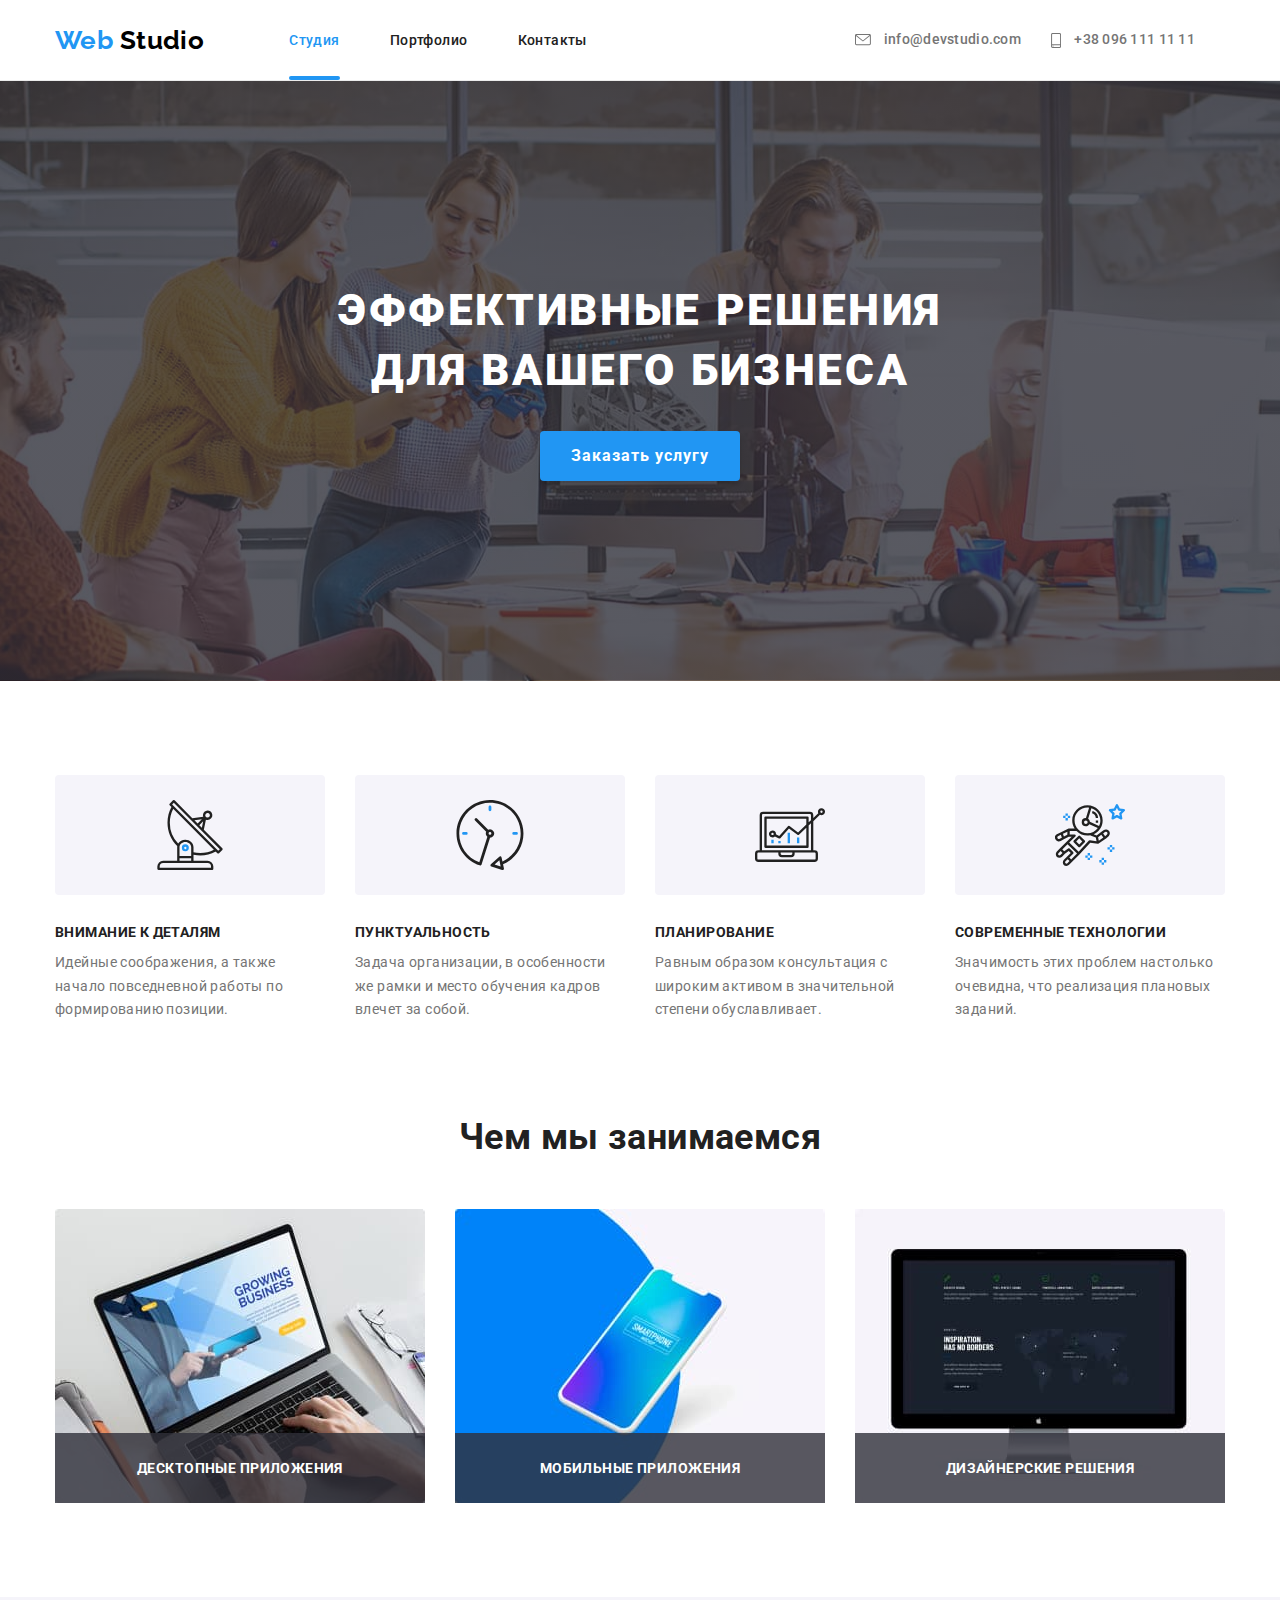
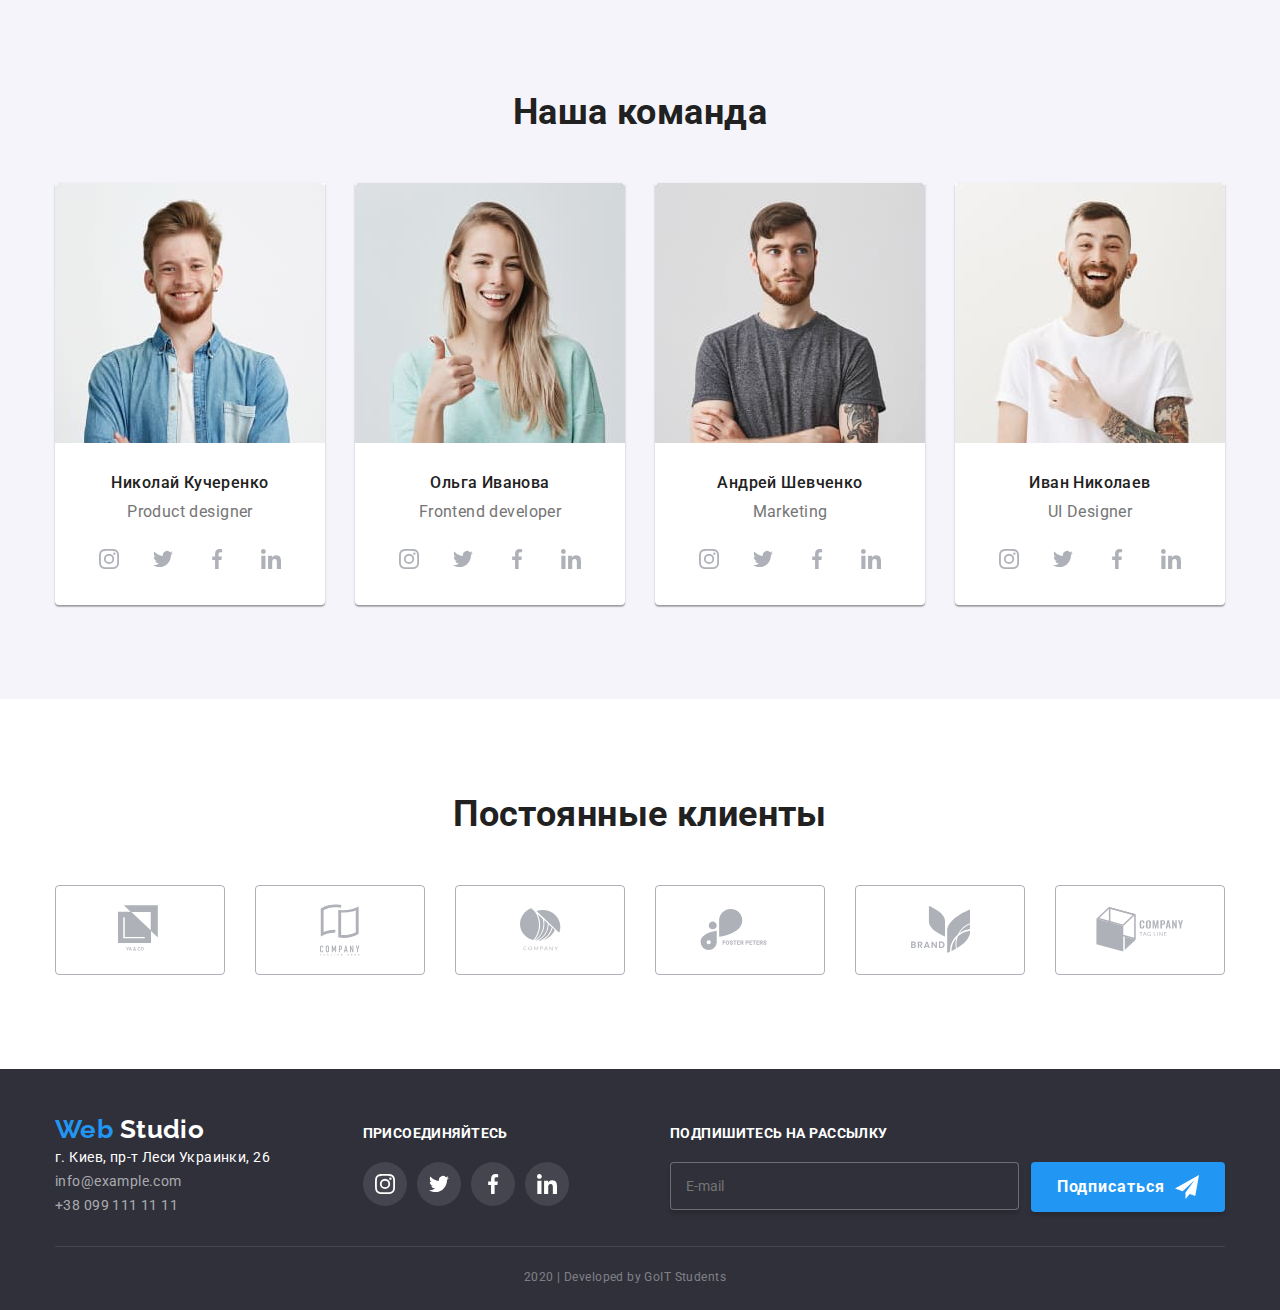
==== commit e1e88dcc: "убрал ошибки" ====
--- a/index.html
+++ b/index.html
@@ -53,11 +53,9 @@
           Эффективные решения <br />
           для вашего бизнеса
         </h1>
-        <div>
-          <button data-modal-open class="button" type="button">
-            Заказать услугу
-          </button>
-        </div>
+        <button data-modal-open class="button" type="button">
+          Заказать услугу
+        </button>
       </section>
       <!--Функции-->
       <section class="section description">
@@ -503,7 +501,7 @@
                 id="policy"
                 value="policy"
               /><span class="checkbox-icon"></span>Соглашаюсь с рассылкой и
-              принимаю <a href=""> Условия договора</a></label
+              принимаю &nbsp;<a href="">Условия договора</a></label
             >
           </div>
           <button type="submit" class="button modal-button">Отправить</button>
--- a/css/styles.css
+++ b/css/styles.css
@@ -138,6 +138,7 @@
   margin-left: auto;
   margin-right: auto;
   align-items: center;
+  border-width: 0;
 }
 .header .button {
   display: block;
@@ -654,15 +655,12 @@
   letter-spacing: 0.01em;
 }
 .form {
-  width: 450px;
   margin-left: auto;
   margin-right: auto;
   position: relative;
 }
 .form-field {
   margin-bottom: 28px;
-  display: flex;
-  flex-direction: column;
   position: relative;
 }
 .form-field label {
